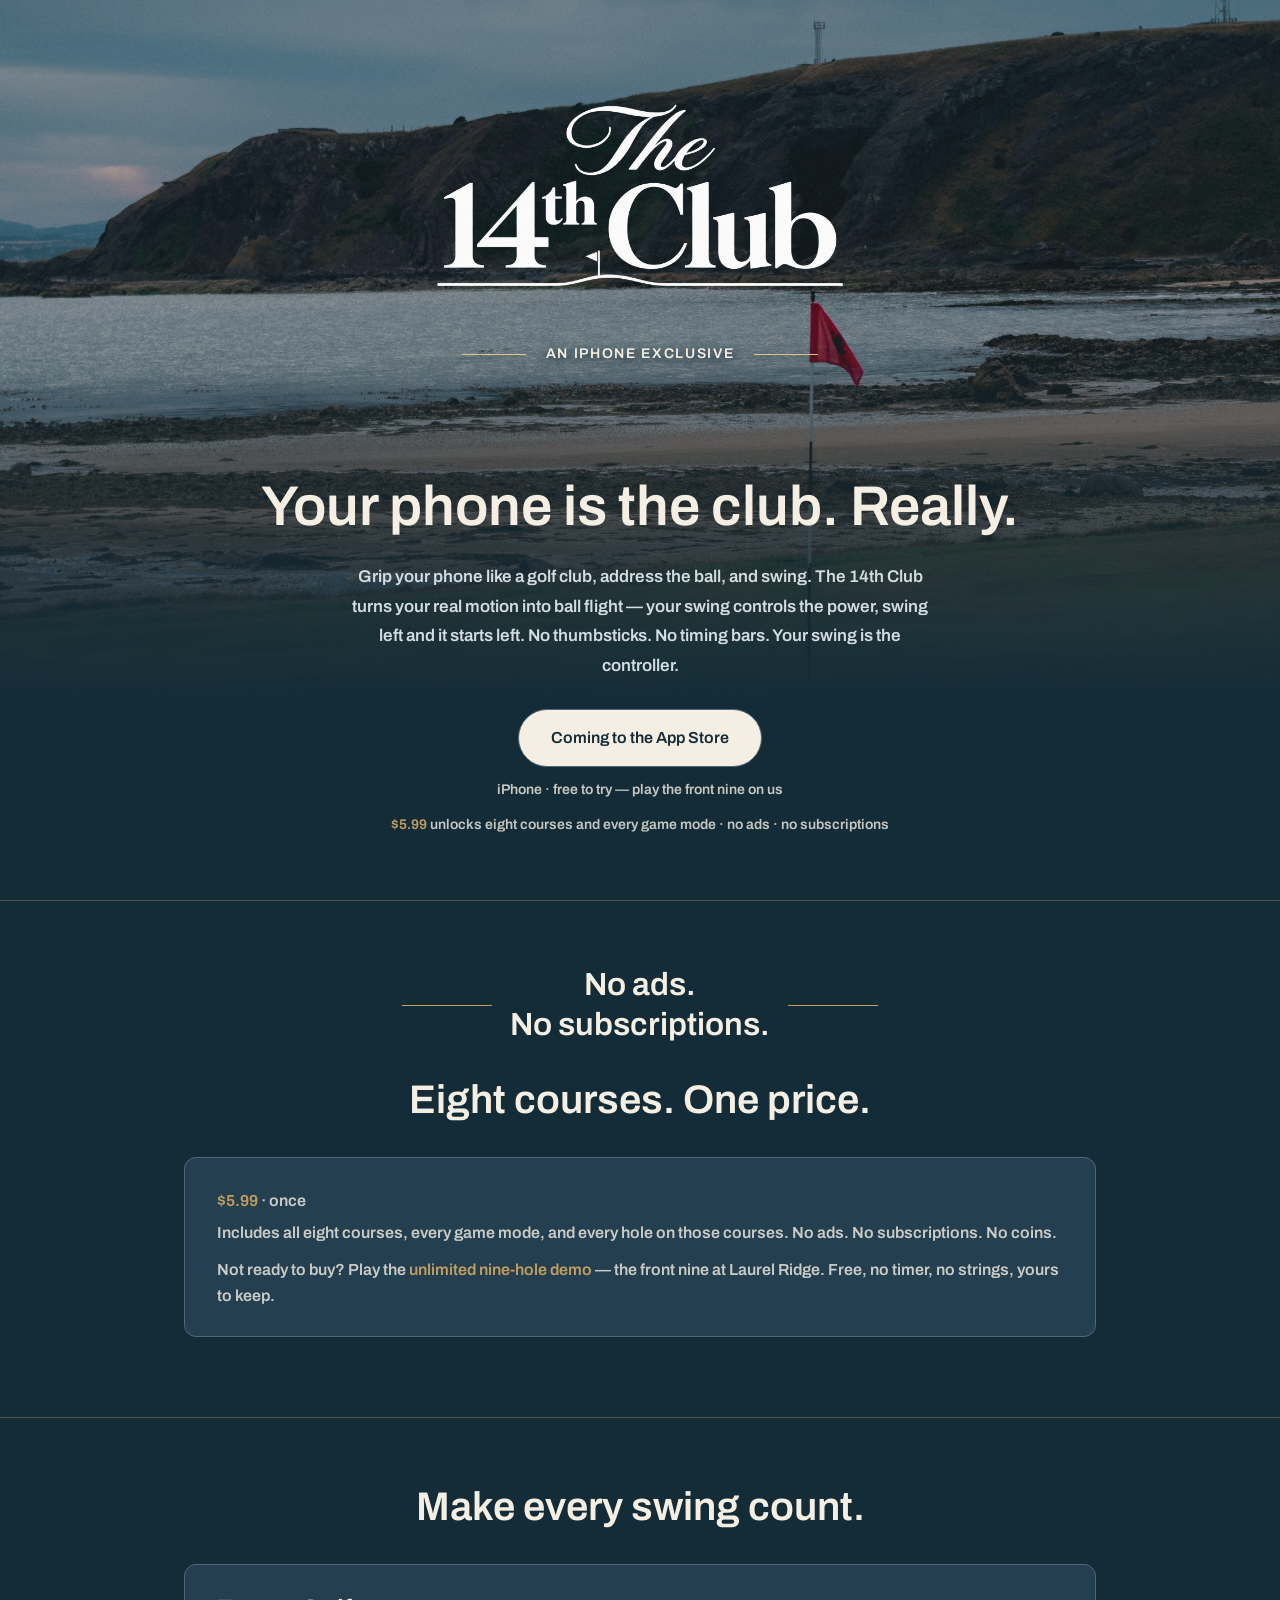
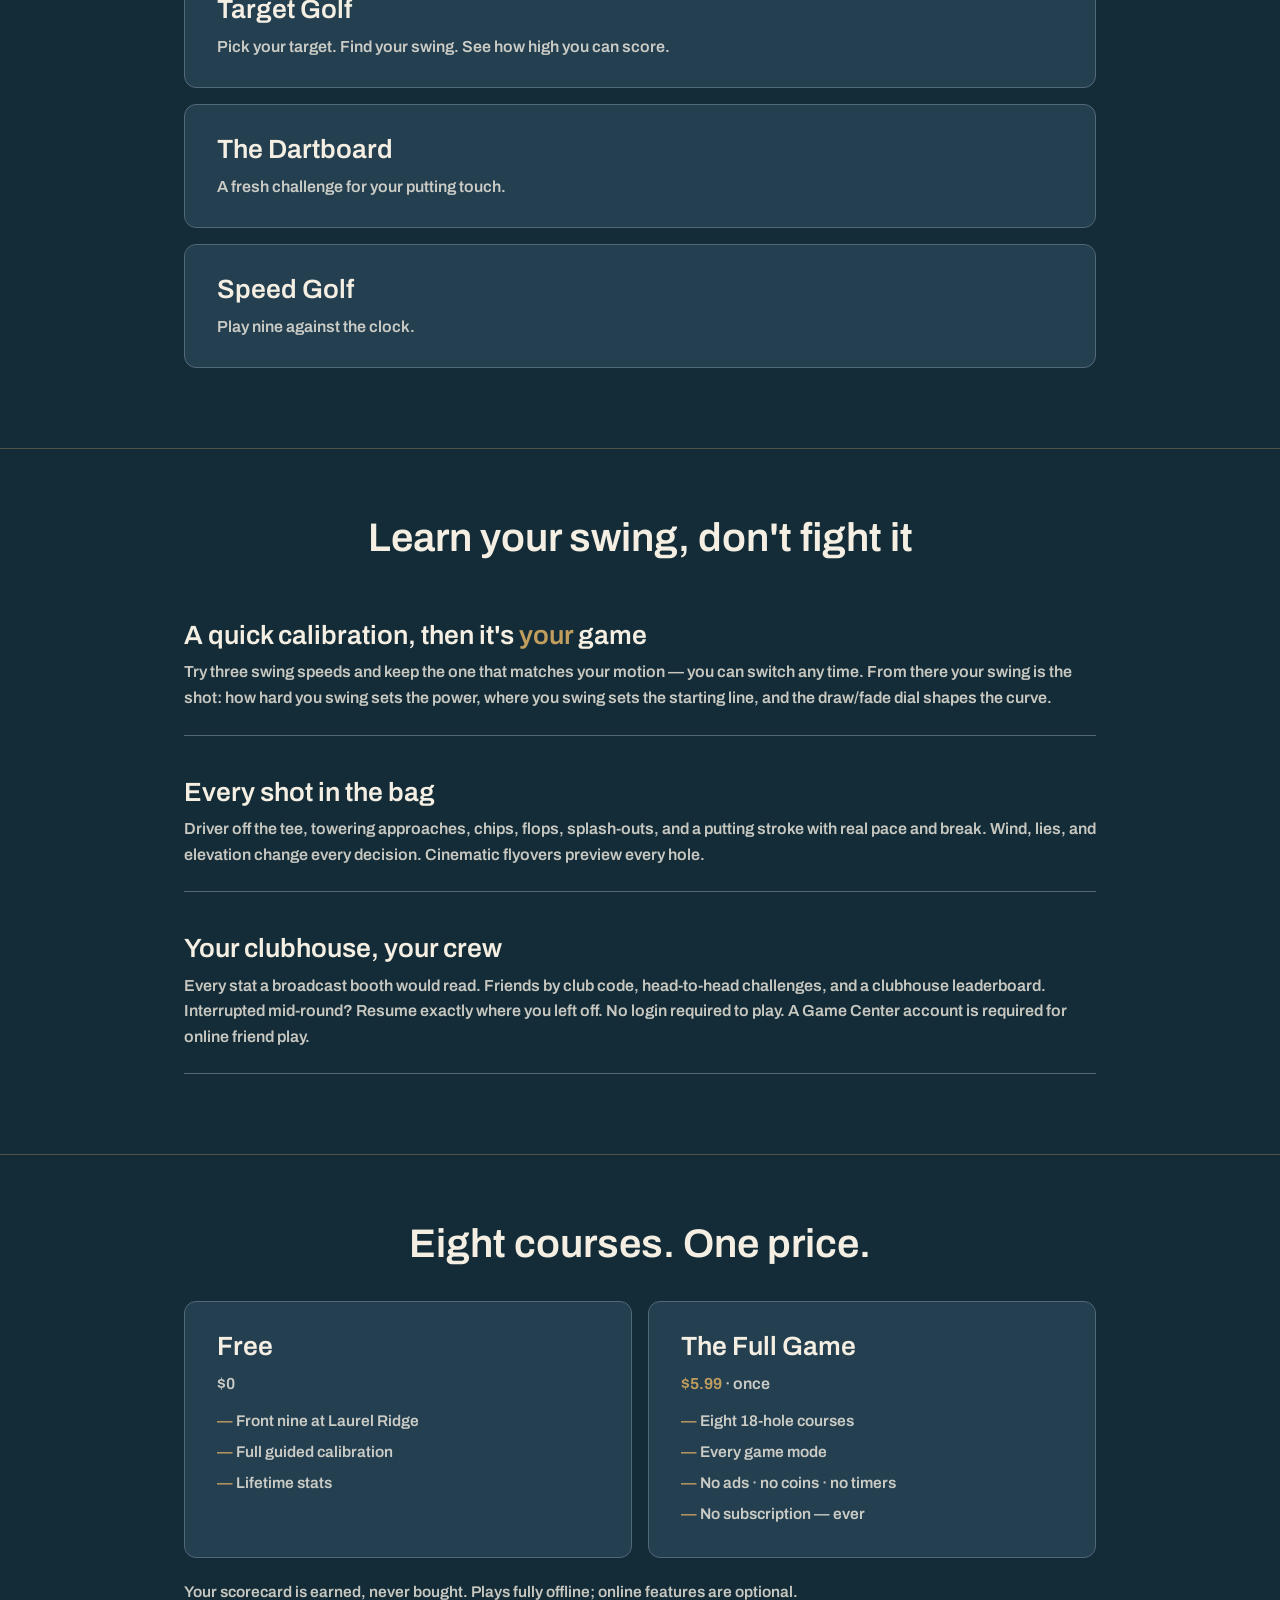
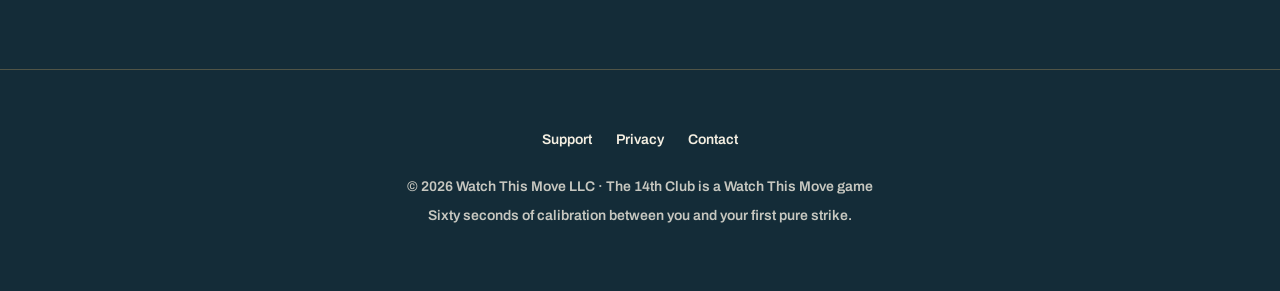
==== index.html @ 7f59ed4d "Apply current The 14th Club branding across the site" ====
<!DOCTYPE html>
<html lang="en">
<head>
<meta charset="utf-8">
<meta name="viewport" content="width=device-width, initial-scale=1">
<title>The 14th Club — Real-swing golf for iPhone</title>
<meta name="description" content="The 14th Club is an iPhone golf game: grip your phone like a club and swing — real motion becomes real ball flight. Full rounds, real stats, no ads, no coins. Free front nine on the App Store.">
<link rel="icon" type="image/png" sizes="256x256" href="/icon.png?v=20261030">
<link rel="apple-touch-icon" href="/icon.png?v=20261030">
<style>
  :root{
    --ink:#142C38; --cream:#F4EFE2; --cream-dim:rgba(244,239,226,.8);
    --green:#2D6E2D; --green-bright:#E0C387; --gold:#C19E5E;
    --card:#243F50; --hairline:rgba(193,158,94,.35);
  }
  *{margin:0;padding:0;box-sizing:border-box}
  body{
    background:var(--ink); color:var(--cream);
    font-family:-apple-system,BlinkMacSystemFont,"Segoe UI",Roboto,Helvetica,Arial,sans-serif;
    -webkit-font-smoothing:antialiased; line-height:1.6;
  }
  a{color:var(--gold); text-decoration:none}
  a:hover{text-decoration:underline}
  .wrap{max-width:680px; margin:0 auto; padding:0 24px}

  /* ── Hero ── */
  header{padding:88px 0 64px; text-align:center;
    background:
      radial-gradient(1200px 500px at 50% -160px, rgba(45,110,45,.35), transparent 70%),
      var(--ink);}
  .crest{display:block; width:200px; height:auto; margin:0 auto 24px;
    filter:drop-shadow(0 10px 26px rgba(0,0,0,.4))}
  h1{font-family:'New York',ui-serif,Georgia,'Times New Roman',serif;
     font-size:clamp(38px,7.6vw,60px); font-weight:600; letter-spacing:.2px;
     line-height:1.05; font-feature-settings:"liga" 1,"kern" 1}
  .platform{font-size:13px; font-weight:700; letter-spacing:.28em;
     text-transform:uppercase; color:var(--gold); margin-bottom:12px}
  .tagline{margin-top:14px; font-size:clamp(18px,3.4vw,22px); color:var(--gold); font-weight:600}
  .promise{margin:22px auto 0; max-width:480px; color:var(--cream-dim); font-size:17px}
  .cta{display:inline-block; margin-top:36px; background:var(--gold); color:#173118;
    font-weight:800; font-size:17px; padding:15px 34px; border-radius:100px}
  .cta:hover{text-decoration:none; filter:brightness(1.06)}
  .cta-sub{margin-top:12px; font-size:14px; color:var(--cream-dim)}

  /* ── Sections ── */
  section{padding:56px 0; border-top:1px solid var(--hairline)}
  h2{font-size:15px; font-weight:800; letter-spacing:.14em; text-transform:uppercase;
     color:var(--cream-dim); margin-bottom:26px; text-align:center}
  .card{background:var(--card); border:1px solid var(--hairline); border-radius:18px;
    padding:26px 28px; margin-bottom:16px}
  .card h3{font-size:19px; font-weight:800; margin-bottom:6px}
  .card p{color:var(--cream-dim); font-size:16px}
  .card .accent{color:var(--gold)}
  .gold{color:var(--gold)}

  /* ── Price ── */
  .price-row{display:flex; gap:16px; flex-wrap:wrap}
  .price-row .card{flex:1 1 240px; margin-bottom:0}
  .big{font-size:34px; font-weight:900; margin:2px 0 6px}
  ul.clean{list-style:none; margin-top:10px}
  ul.clean li{color:var(--cream-dim); font-size:15.5px; padding:3px 0}
  ul.clean li::before{content:"— "; color:var(--gold)}

  footer{padding:48px 0 64px; border-top:1px solid var(--hairline);
    text-align:center; color:var(--cream-dim); font-size:14px}

  /* ── Video showcase ── */
  .clips{display:flex; gap:22px; justify-content:center; flex-wrap:wrap}
  .clip{flex:0 1 250px; min-width:170px; text-align:center}
  #games .clip{flex:0 1 190px}
  .phone{position:relative; border-radius:30px; overflow:hidden;
    border:1px solid rgba(193,158,94,.28); background:#000;
    box-shadow:0 18px 44px rgba(0,0,0,.5), 0 0 0 6px rgba(23,57,31,.9);
    aspect-ratio:1320/2868; cursor:pointer}
  .phone video{display:block; width:100%; height:100%; object-fit:cover}
  .phone .snd{position:absolute; right:12px; bottom:12px; font-size:12px; font-weight:800;
    letter-spacing:.06em; color:var(--cream); background:rgba(10,26,16,.72);
    border:1px solid rgba(255,255,255,.14); border-radius:100px; padding:5px 11px;
    pointer-events:none}
  .clip .cap{margin-top:14px; font-size:15px; color:var(--cream-dim); line-height:1.4}
  .clip .cap strong{display:block; color:var(--cream); font-weight:700; font-size:16px; margin-bottom:2px}
  .clip .cap span{display:block}
  .clips-note{text-align:center; margin-top:22px; color:var(--cream-dim); font-size:14px}

  /* ── No-ads banner ── */
  .noads{display:flex; align-items:center; justify-content:center; gap:18px;
    font-family:'New York',ui-serif,Georgia,'Times New Roman',serif;
    font-size:clamp(23px,4.6vw,32px); font-weight:600; color:var(--gold);
    text-align:center; margin:0 0 30px; line-height:1.25}
  .noads .rule{flex:0 1 90px; min-width:20px; height:1px;
    background:linear-gradient(90deg,transparent,rgba(193,158,94,.55))}
  .noads .rule.r{background:linear-gradient(90deg,rgba(193,158,94,.55),transparent)}
  footer nav{margin-bottom:14px}
  footer nav a{margin:0 12px; color:var(--cream)}
</style>
<link rel="stylesheet" href="/brand.css?v=20261030">
</head>
<body class="landing">
<header>
  <div class="wrap">
    <h1><img class="wordmark" src="/wordmark.png" alt="The 14th Club" width="480"></h1>
    <p class="platform">An iPhone exclusive</p>
    <p class="tagline">Your phone is the club. <em>Really.</em></p>
    <p class="promise">Grip your phone like a golf club, address the ball, and swing.
    The 14th Club turns your real motion into ball flight — your swing controls
    the power, swing left and it starts left. No thumbsticks. No timing bars.
    Your swing is the controller.</p>
    <a class="cta" href="#courses">Coming to the App&nbsp;Store</a>
    <p class="cta-sub">iPhone · free to try — play the front nine on us</p>
    <p class="cta-sub"><span class="gold">$5.99</span> unlocks eight courses and every game mode
      · no ads · no subscriptions</p>
  </div>
</header>

<section id="price">
  <div class="wrap">
    <p class="noads"><span class="rule"></span><span>No ads.<br>No subscriptions.</span><span class="rule r"></span></p>
    <h2>Eight courses. One price.</h2>
    <div class="card">
      <p class="big"><span class="gold">$5.99</span> · once</p>
      <p>Includes all eight courses, every game mode, and every hole on those courses.
      No ads. No subscriptions. No coins.</p>
      <p style="margin-top:12px">Not ready to buy? Play the
      <span class="gold">unlimited nine-hole demo</span> — the front nine at
      Laurel Ridge. Free, no timer, no strings, yours to keep.</p>
    </div>
  </div>
</section>

<section id="games">
  <div class="wrap">
    <h2>Make every swing count.</h2>
    <div class="card"><h3>Target Golf</h3><p>Pick your target. Find your swing. See how high you can score.</p></div>
    <div class="card"><h3>The Dartboard</h3><p>A fresh challenge for your putting touch.</p></div>
    <div class="card"><h3>Speed Golf</h3><p>Play nine against the clock.</p></div>
  </div>
</section>

<section id="how">
  <div class="wrap">
    <h2>Learn your swing, don't fight it</h2>
    <div class="card">
      <h3>A quick calibration, then it's <span class="accent">your</span> game</h3>
      <p>Try three swing speeds and keep the one that matches your motion — you
      can switch any time. From there your swing is the shot: how hard you swing
      sets the power, where you swing sets the starting line, and the draw/fade
      dial shapes the curve.</p>
    </div>
    <div class="card">
      <h3>Every shot in the bag</h3>
      <p>Driver off the tee, towering approaches, chips, flops, splash-outs, and a
      putting stroke with real pace and break. Wind, lies, and elevation change
      every decision. Cinematic flyovers preview every hole.</p>
    </div>
    <div class="card">
      <h3>Your clubhouse, your crew</h3>
      <p>Every stat a broadcast booth would read. Friends by club code, head-to-head
      challenges, and a clubhouse leaderboard. Interrupted mid-round? Resume
      exactly where you left off. No login required to play. A Game Center account
      is required for online friend play.</p>
    </div>
  </div>
</section>

<section id="courses">
  <div class="wrap">
    <h2>Eight courses. One price.</h2>
    <div class="price-row">
      <div class="card">
        <h3>Free</h3>
        <p class="big">$0</p>
        <ul class="clean">
          <li>Front nine at Laurel Ridge</li>
          <li>Full guided calibration</li>
          <li>Lifetime stats</li>
        </ul>
      </div>
      <div class="card">
        <h3>The Full Game</h3>
        <p class="big"><span class="gold">$5.99</span> · once</p>
        <ul class="clean">
          <li>Eight 18-hole courses</li>
          <li>Every game mode</li>
          <li>No ads · no coins · no timers</li>
          <li>No subscription — ever</li>
        </ul>
      </div>
    </div>
    <p style="margin-top:22px;color:var(--cream-dim);font-size:15.5px">
      Your scorecard is earned, never bought. Plays fully offline; online features
      are optional.</p>
  </div>
</section>

<footer>
  <div class="wrap">
    <nav>
      <a href="support/">Support</a>
      <a href="privacy/">Privacy</a>
      <a href="mailto:info@watchthismove.com">Contact</a>
    </nav>
    <p>© 2026 Watch This Move LLC · The 14th Club is a
      <a href="https://watchthismove.com">Watch This Move</a> game</p>
    <p style="margin-top:6px">Sixty seconds of calibration between you and your first pure strike.</p>
  </div>
</footer>

</body>
</html>
---- brand.css ----
/* The approved clubhouse identity. Fonts are self-hosted, including on privacy. */
@font-face{font-family:Bodoni;src:url('./fonts/BodoniModa-Medium.ttf') format('truetype');font-weight:500;font-display:swap}
@font-face{font-family:Bodoni;src:url('./fonts/BodoniModa-Bold.ttf') format('truetype');font-weight:700;font-display:swap}
@font-face{font-family:Bodoni;src:url('./fonts/BodoniModa-MediumItalic.ttf') format('truetype');font-weight:500;font-style:italic;font-display:swap}
@font-face{font-family:Archivo;src:url('./fonts/Archivo-Medium.ttf') format('truetype');font-weight:400 500;font-display:swap}
@font-face{font-family:Archivo;src:url('./fonts/Archivo-SemiBold.ttf') format('truetype');font-weight:600 900;font-display:swap}
:root{color-scheme:dark;--ink:#142C38;--cream:#F4EFE2;--cream-dim:rgba(244,239,226,.8);--gold:#C19E5E;--moss:#243F50;--card:#243F50;--hairline:rgba(193,158,94,.35)}
body{background:var(--ink);color:var(--cream);font-family:Archivo,system-ui,sans-serif;overflow-wrap:break-word}
h1,h2,h3,.brand,.noads{font-family:Bodoni,Georgia,serif;font-weight:500;letter-spacing:0;text-transform:none;color:var(--cream)}
h1{font-size:clamp(2.25rem,6vw,3.5rem);line-height:1.15}
h2{font-size:1.8rem;line-height:1.25}
.card h3{font-size:1.65rem;font-weight:500;line-height:1.3}
a{color:var(--gold);text-underline-offset:4px}
a:focus-visible,button:focus-visible,summary:focus-visible{outline:3px solid #E0C387;outline-offset:5px}
.cta,.error-page a.home,a.action,button{background:var(--moss);border:1px solid var(--gold);border-radius:10px;color:var(--cream);font:500 1.35rem/1.3 Bodoni,Georgia,serif;min-height:48px}
.cta:hover,a.action:hover,button:hover,a.home:hover{filter:brightness(1.12)}
.card,.contact,.tldr{border:1px solid var(--hairline);border-radius:12px;background:var(--card)}
.home,.hint,#copy-status,.label,footer a{color:var(--cream-dim)}
details p{font-size:1rem}
summary{font-weight:500;min-height:44px;align-content:center}
#name{color:var(--gold)}
#store,button{background:var(--ink);border-color:var(--gold);color:var(--cream)}
.brand{font-size:1.6rem}
.brand img{border-radius:10px}
.landing .wrap{max-width:960px}
.landing header{position:relative;isolation:isolate;padding:64px 0 64px;background:var(--ink)}
.landing header::before{content:'';position:absolute;z-index:-1;inset:0 0 auto;height:620px;background:linear-gradient(180deg,rgba(20,44,56,.48),rgba(20,44,56,.5) 45%,rgba(20,44,56,.12) 64%,#142C38 100%),url('./media/clubhouse-mountains.jpg') center 54%/cover no-repeat}
.landing .crest{width:156px;margin-bottom:16px;filter:url(#clubhouse-crest) drop-shadow(0 4px 18px rgba(20,44,56,.4))}
.landing h1{font-size:clamp(2.5rem,6.7vw,5rem);font-weight:700;text-shadow:0 3px 24px rgba(20,44,56,.7)}
.landing .platform{display:flex;align-items:center;justify-content:center;gap:20px;font-size:.875rem;letter-spacing:.18em;color:var(--cream);margin:20px 0 0;text-shadow:0 2px 8px #142C38}
.landing .platform::before,.landing .platform::after{content:'';height:1px;width:64px;background:#E0C387}
.landing .tagline{margin:180px auto 0;font:500 clamp(2.1rem,5vw,3.5rem)/1.15 Bodoni,Georgia,serif;max-width:780px;color:var(--cream)}
.landing .tagline em{font-weight:500}
.landing .promise{max-width:600px;font-size:1.0625rem}
.landing .cta{margin-top:28px;padding:17px 32px}
.landing section{padding:64px 0}
.landing h2{font-size:clamp(1.8rem,4vw,2.5rem);margin-bottom:32px}
.landing .card{padding:28px 32px}
.landing #how .card{background:transparent;border-width:0 0 1px;border-radius:0;padding:24px 0}
.landing .noads{font-weight:500;color:var(--cream)}
.landing .noads .rule,.landing .noads .rule.r{background:var(--gold)}
.landing .big{font-family:Archivo,system-ui,sans-serif;font-weight:600;font-variant-numeric:tabular-nums}
.landing .phone{border-color:var(--gold);box-shadow:0 12px 30px rgba(0,0,0,.2)}
.landing .phone .snd{font-size:.875rem;background:rgba(20,44,56,.9)}
.landing footer nav{display:flex;flex-wrap:wrap;justify-content:center;gap:4px 0}
.landing footer nav a{display:inline-flex;align-items:center;min-height:44px}
@media(max-width:600px){
  .landing header{padding-top:40px}
  .landing header::before{height:530px}
  .landing .crest{width:132px}
  .landing .tagline{margin-top:155px}
  .landing .platform{font-size:.75rem;gap:12px}
  .landing .platform::before,.landing .platform::after{width:40px}
  .landing section{padding:44px 0}
  .landing .card{padding:24px}
  .landing .clips{gap:28px}
  .landing .clip,.landing #games .clip{flex:0 1 250px}
}

/* Current app identity: white wordmark, navy surfaces, Archivo and ivory actions. */
@font-face{font-family:Archivo;src:url('./fonts/Archivo-Bold.ttf') format('truetype');font-weight:700 900;font-display:swap}
body{font-weight:600}
h1,h2,h3,.brand,.noads,.card h3{font-family:Archivo,system-ui,sans-serif;font-weight:700;letter-spacing:normal}
.cta,.error-page a.home,a.action,button{font:700 1rem/1.4 Archivo,system-ui,sans-serif;border-radius:999px;background:var(--cream);color:var(--ink);border-color:#526777}
.brand-link{display:inline-block;margin-bottom:20px}
.brand-link img,.brand img{width:220px;max-width:100%;height:auto;border-radius:0}
.wordmark{display:block;width:min(100%,480px);height:auto;margin:0 auto}
.error-page .wordmark{width:240px;margin-bottom:36px}
.error-page{background:var(--ink)}
.landing header{padding-top:72px}
.landing header::before{height:700px;background:linear-gradient(180deg,rgba(20,44,56,.35),rgba(20,44,56,.25) 40%,#142C38 100%),url('./media/clubhouse-mountains.jpg') center/cover no-repeat}
.landing .tagline{margin-top:110px;font:700 clamp(2rem,5vw,3.5rem)/1.15 Archivo,system-ui,sans-serif}
.landing .tagline em{font-style:normal;font-weight:700}
.landing .platform{letter-spacing:.12em}
.landing .promise{color:#D3DCE0;line-height:1.75}
.landing .cta{background:var(--cream);color:var(--ink)}
.landing .noads{font-family:Archivo,system-ui,sans-serif;font-weight:700}
.landing .card{background:#243F50;border-color:#526777}
@media(max-width:600px){.landing header{padding-top:48px}.landing .wordmark{width:310px}.landing .tagline{margin-top:100px}.landing header::before{height:620px}}
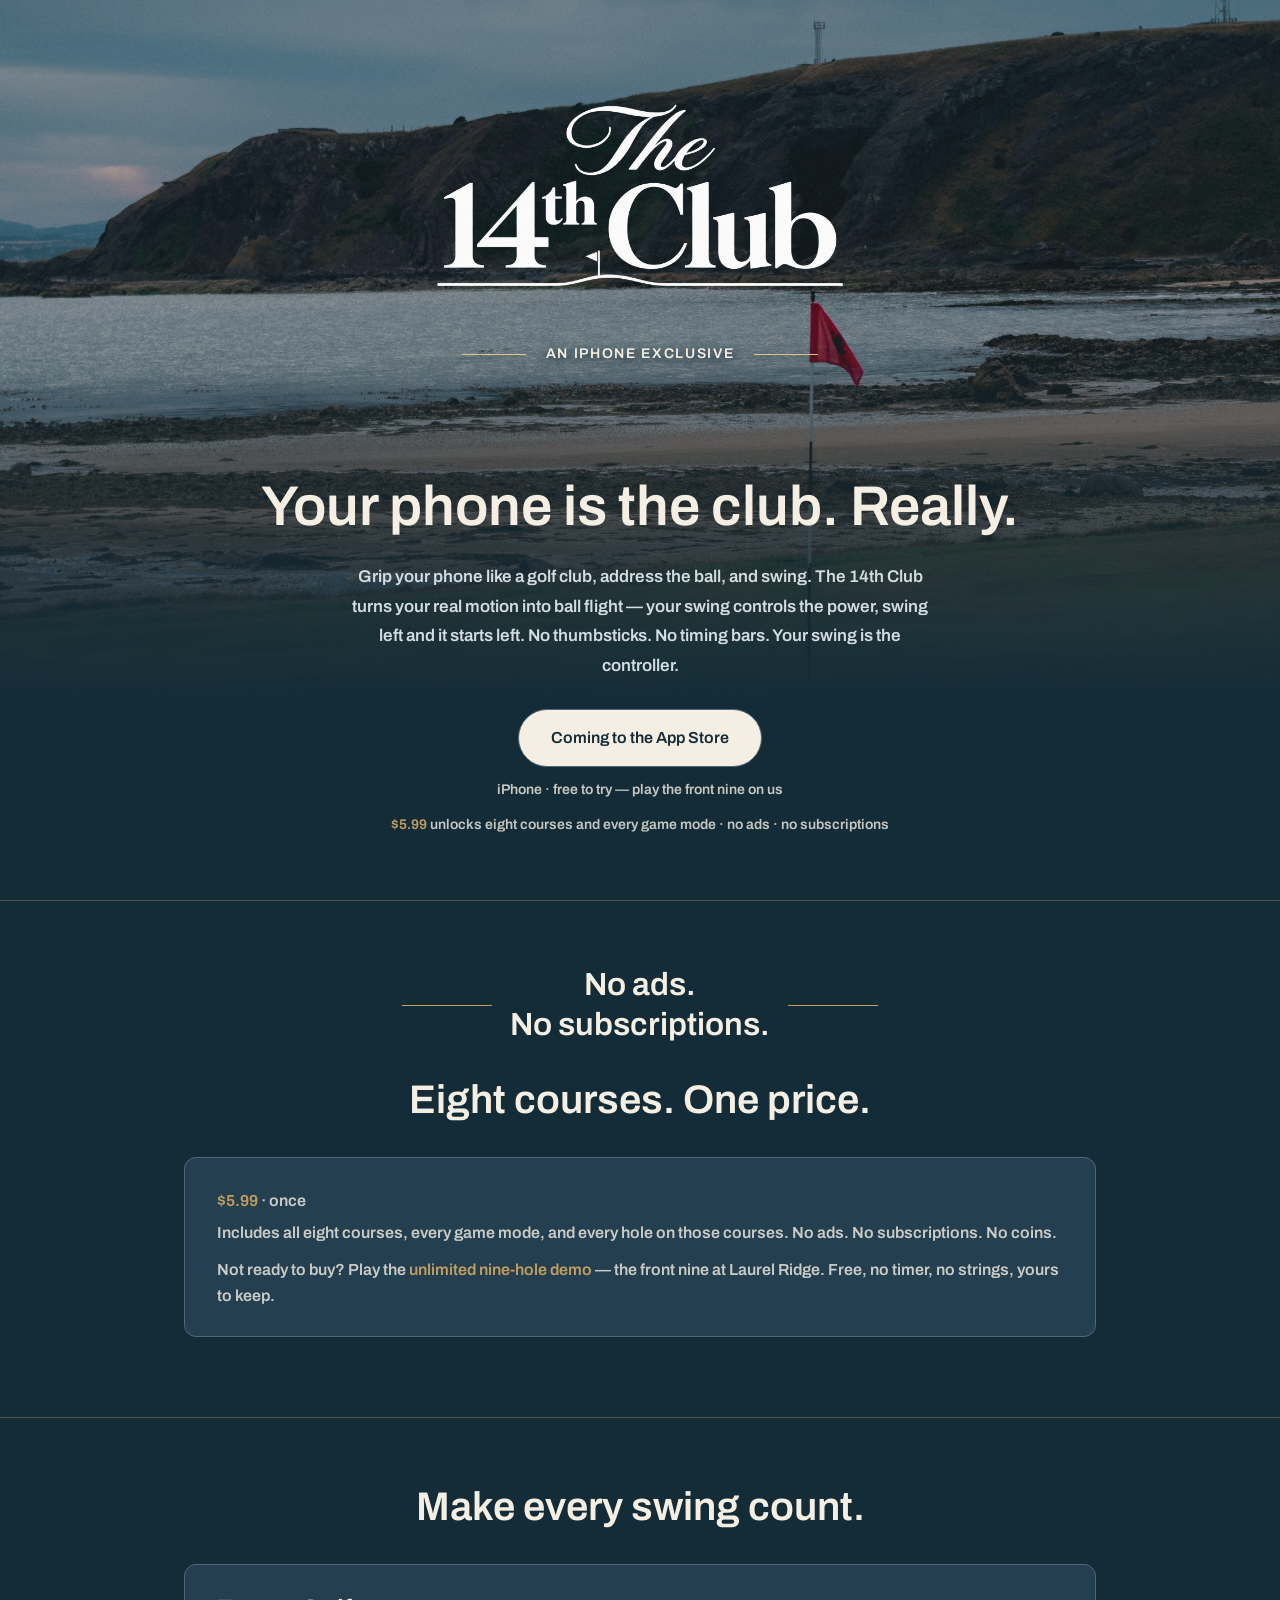
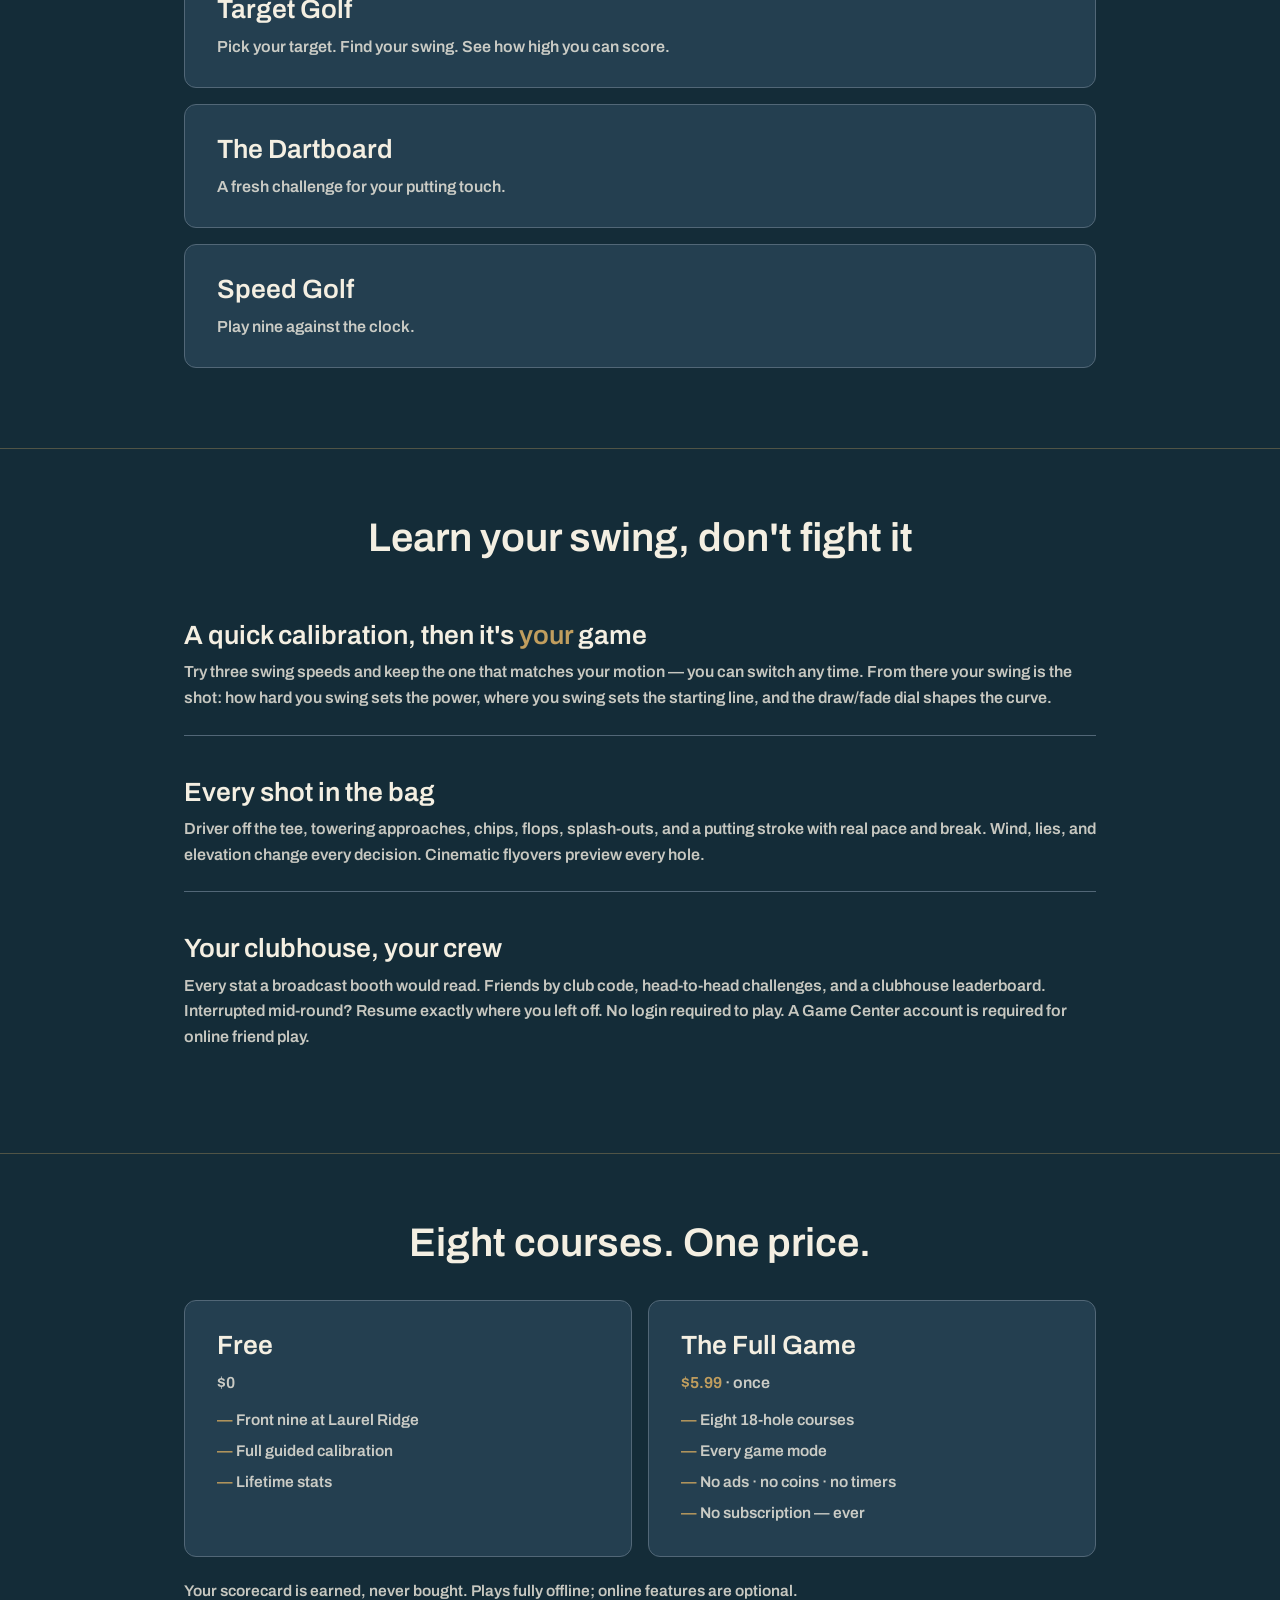
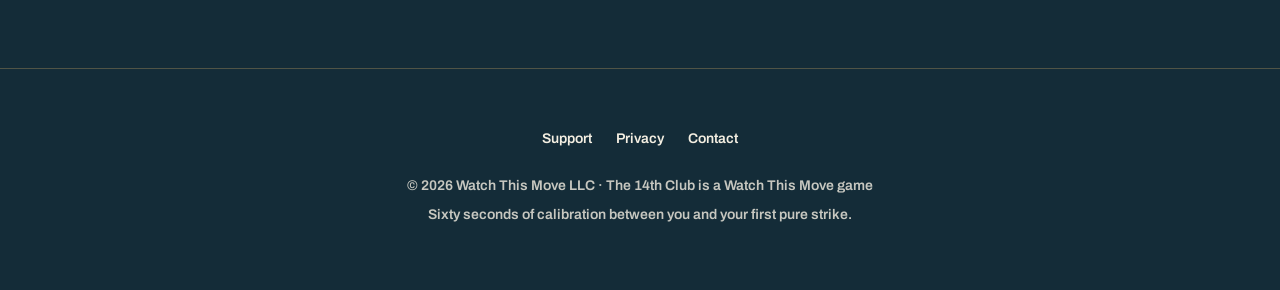
==== commit 808173ac: "Remove divider after final clubhouse feature" ====
--- a/index.html
+++ b/index.html
@@ -93,7 +93,7 @@
   footer nav{margin-bottom:14px}
   footer nav a{margin:0 12px; color:var(--cream)}
 </style>
-<link rel="stylesheet" href="/brand.css?v=20261030">
+<link rel="stylesheet" href="/brand.css?v=20261030-3">
 </head>
 <body class="landing">
 <header>
--- a/brand.css
+++ b/brand.css
@@ -24,7 +24,7 @@
 .brand img{border-radius:10px}
 .landing .wrap{max-width:960px}
 .landing header{position:relative;isolation:isolate;padding:64px 0 64px;background:var(--ink)}
-.landing header::before{content:'';position:absolute;z-index:-1;inset:0 0 auto;height:620px;background:linear-gradient(180deg,rgba(20,44,56,.48),rgba(20,44,56,.5) 45%,rgba(20,44,56,.12) 64%,#142C38 100%),url('./media/clubhouse-mountains.jpg') center 54%/cover no-repeat}
+.landing header::before{content:'';position:absolute;z-index:-1;inset:0 0 auto;height:620px;background:linear-gradient(180deg,rgba(20,44,56,.48),rgba(20,44,56,.5) 45%,rgba(20,44,56,.12) 64%,#142C38 100%),url('./media/clubhouse-mountains.jpg?v=20261030') center 54%/cover no-repeat}
 .landing .crest{width:156px;margin-bottom:16px;filter:url(#clubhouse-crest) drop-shadow(0 4px 18px rgba(20,44,56,.4))}
 .landing h1{font-size:clamp(2.5rem,6.7vw,5rem);font-weight:700;text-shadow:0 3px 24px rgba(20,44,56,.7)}
 .landing .platform{display:flex;align-items:center;justify-content:center;gap:20px;font-size:.875rem;letter-spacing:.18em;color:var(--cream);margin:20px 0 0;text-shadow:0 2px 8px #142C38}
@@ -37,6 +37,7 @@
 .landing h2{font-size:clamp(1.8rem,4vw,2.5rem);margin-bottom:32px}
 .landing .card{padding:28px 32px}
 .landing #how .card{background:transparent;border-width:0 0 1px;border-radius:0;padding:24px 0}
+.landing #how .card:last-child{border-bottom:0}
 .landing .noads{font-weight:500;color:var(--cream)}
 .landing .noads .rule,.landing .noads .rule.r{background:var(--gold)}
 .landing .big{font-family:Archivo,system-ui,sans-serif;font-weight:600;font-variant-numeric:tabular-nums}
@@ -68,7 +69,7 @@
 .error-page .wordmark{width:240px;margin-bottom:36px}
 .error-page{background:var(--ink)}
 .landing header{padding-top:72px}
-.landing header::before{height:700px;background:linear-gradient(180deg,rgba(20,44,56,.35),rgba(20,44,56,.25) 40%,#142C38 100%),url('./media/clubhouse-mountains.jpg') center/cover no-repeat}
+.landing header::before{height:700px;background:linear-gradient(180deg,rgba(20,44,56,.35),rgba(20,44,56,.25) 40%,#142C38 100%),url('./media/clubhouse-mountains.jpg?v=20261030') center/cover no-repeat}
 .landing .tagline{margin-top:110px;font:700 clamp(2rem,5vw,3.5rem)/1.15 Archivo,system-ui,sans-serif}
 .landing .tagline em{font-style:normal;font-weight:700}
 .landing .platform{letter-spacing:.12em}
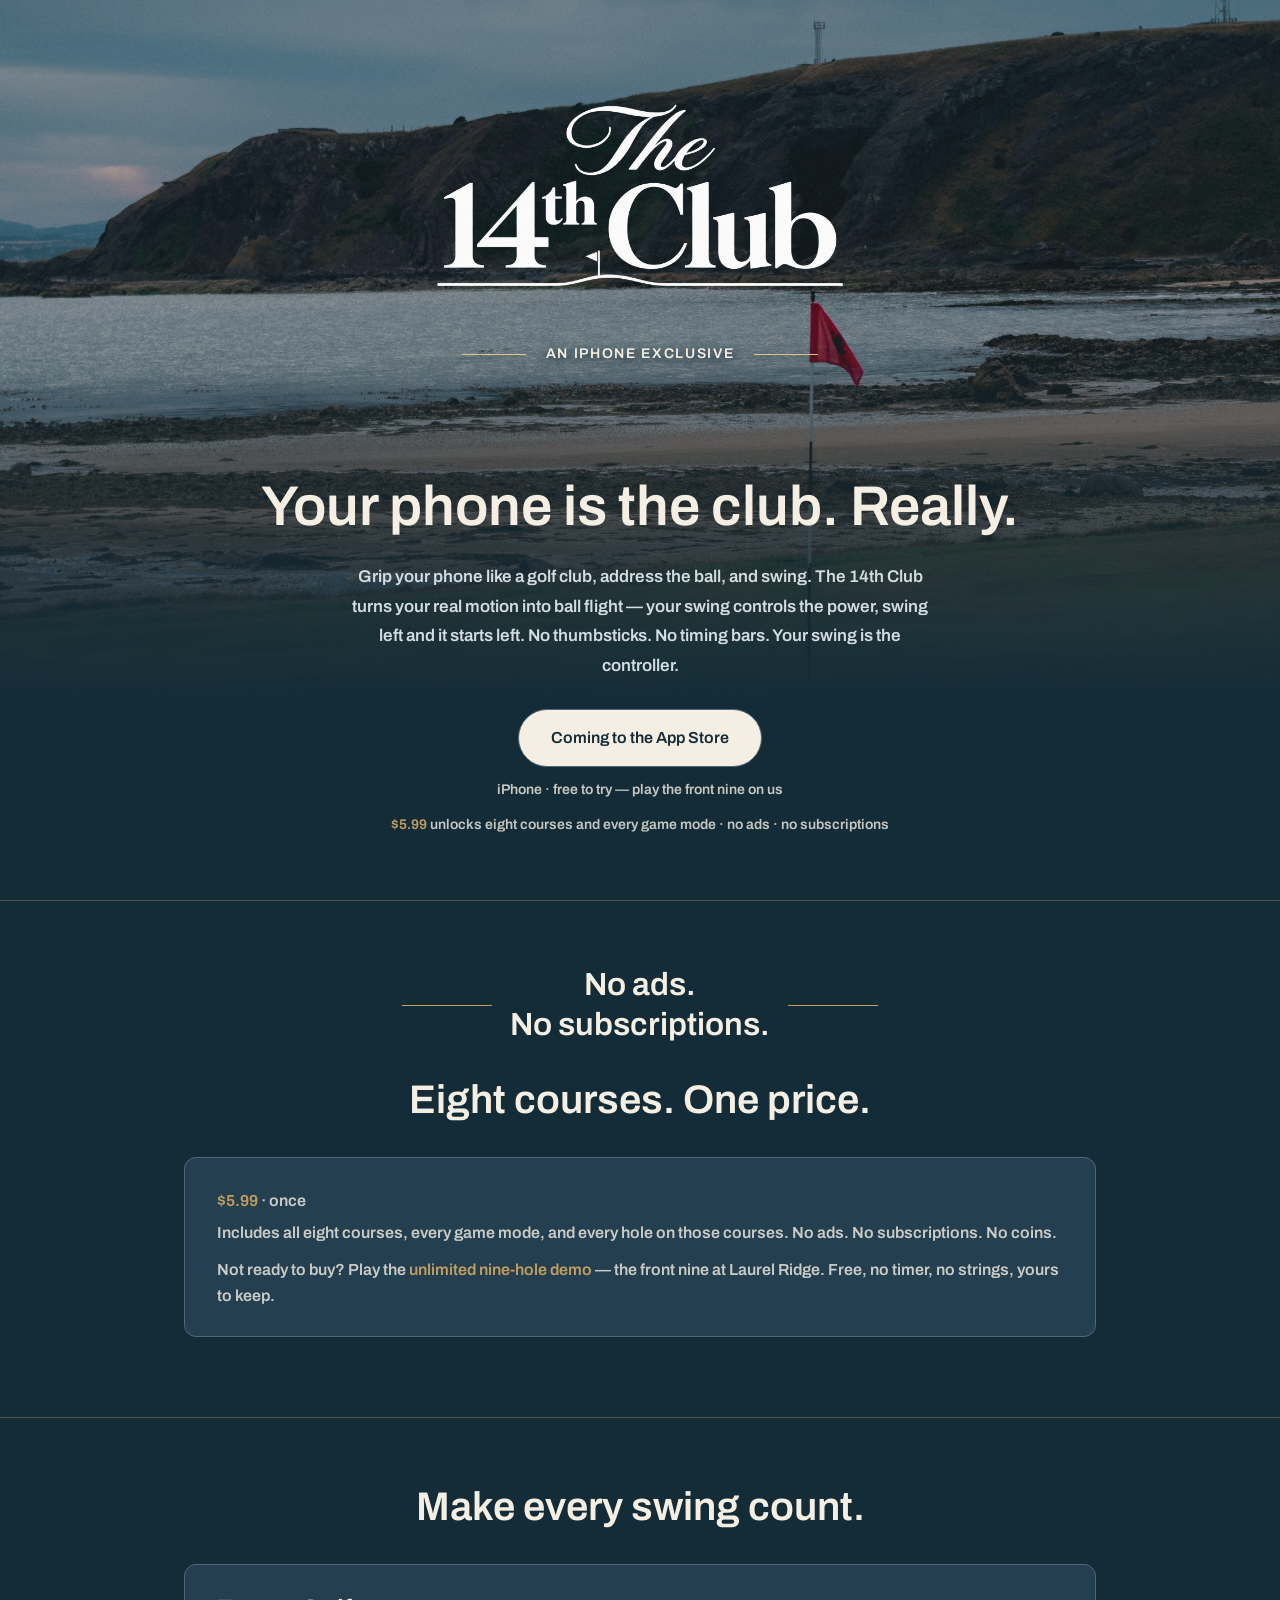
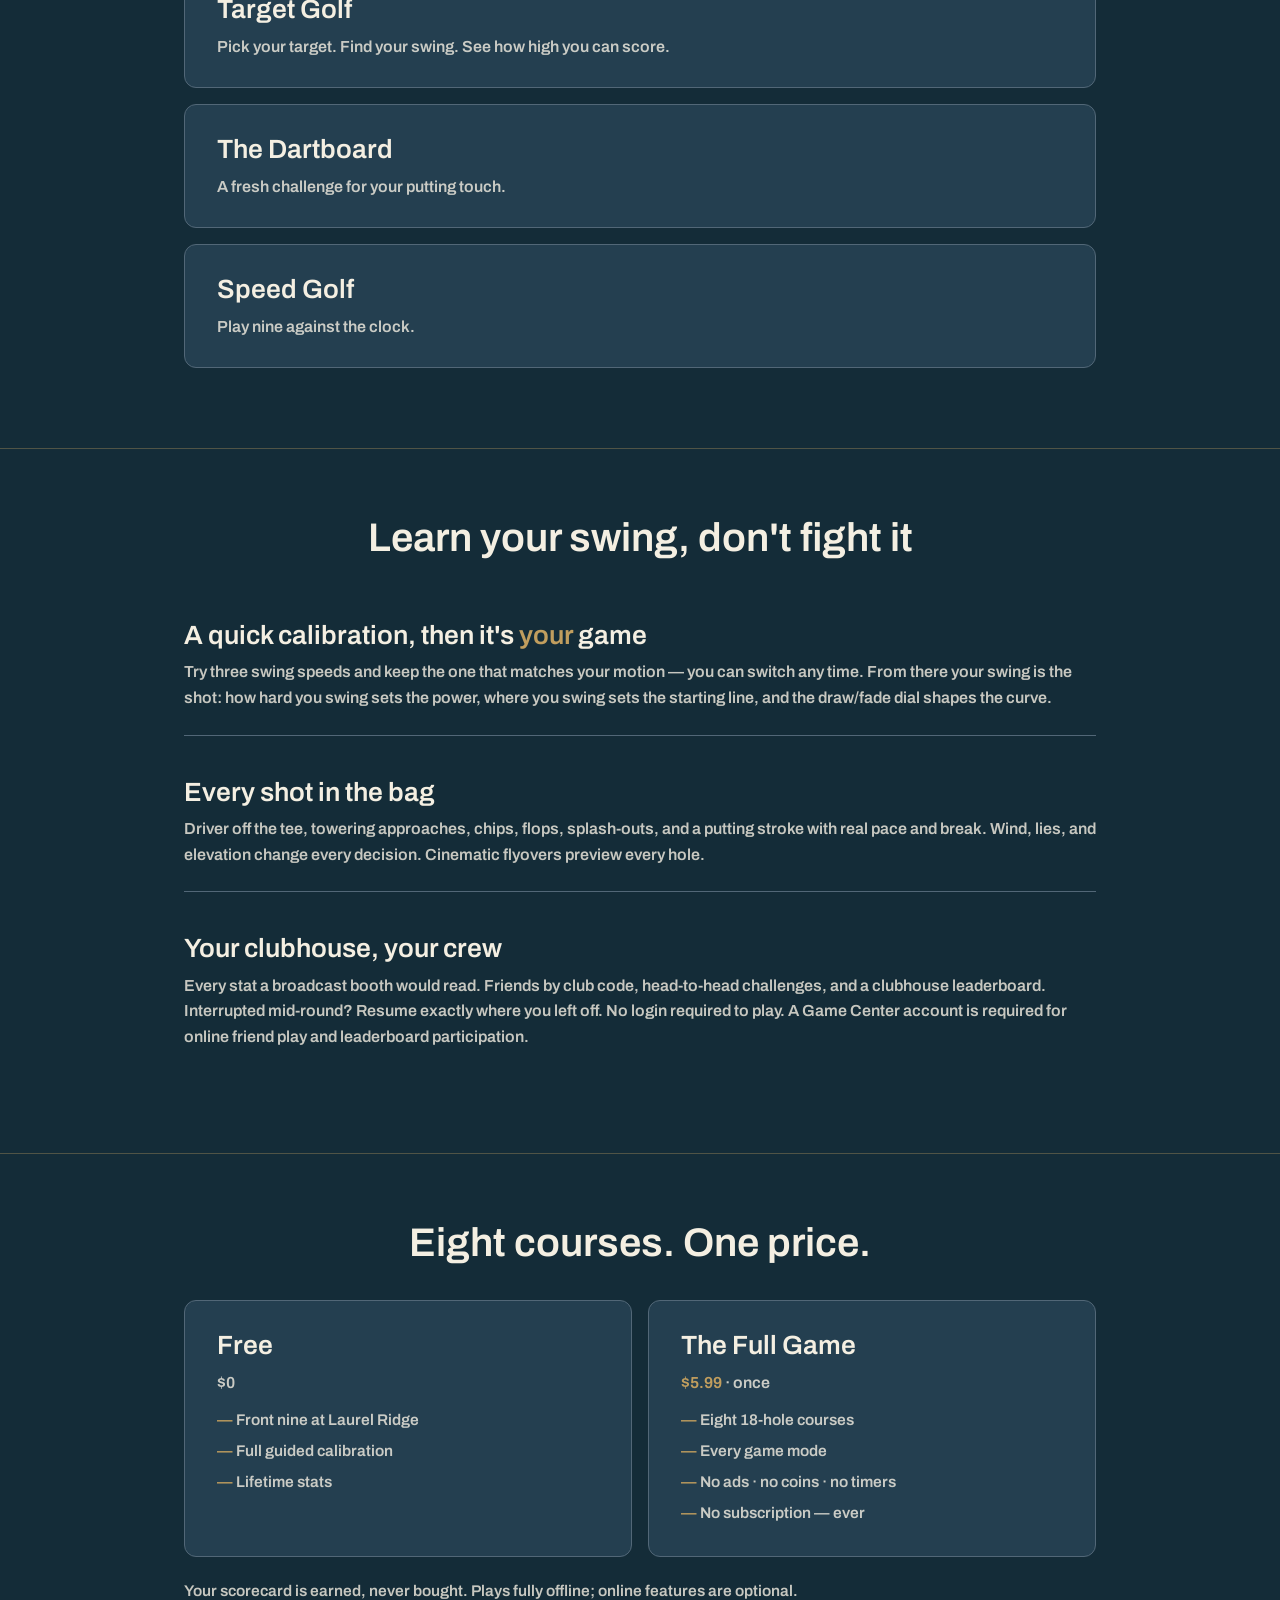
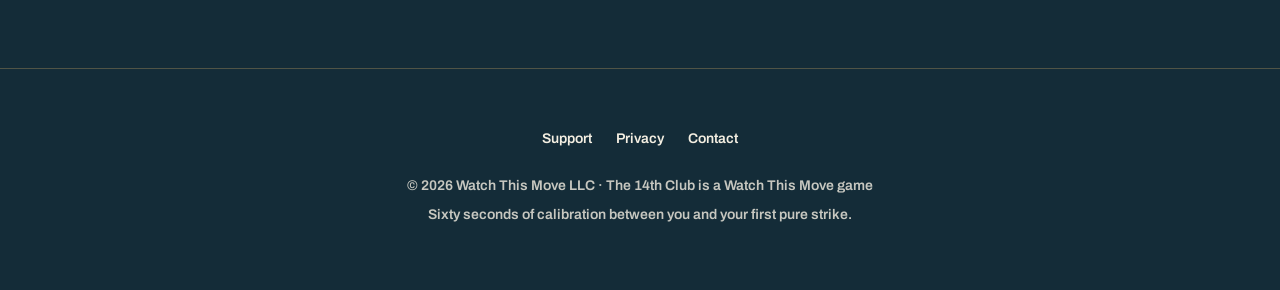
==== commit 0189cd89: "Clarify Game Center requirement for leaderboard participation" ====
--- a/index.html
+++ b/index.html
@@ -157,7 +157,7 @@
       <p>Every stat a broadcast booth would read. Friends by club code, head-to-head
       challenges, and a clubhouse leaderboard. Interrupted mid-round? Resume
       exactly where you left off. No login required to play. A Game Center account
-      is required for online friend play.</p>
+      is required for online friend play and leaderboard participation.</p>
     </div>
   </div>
 </section>
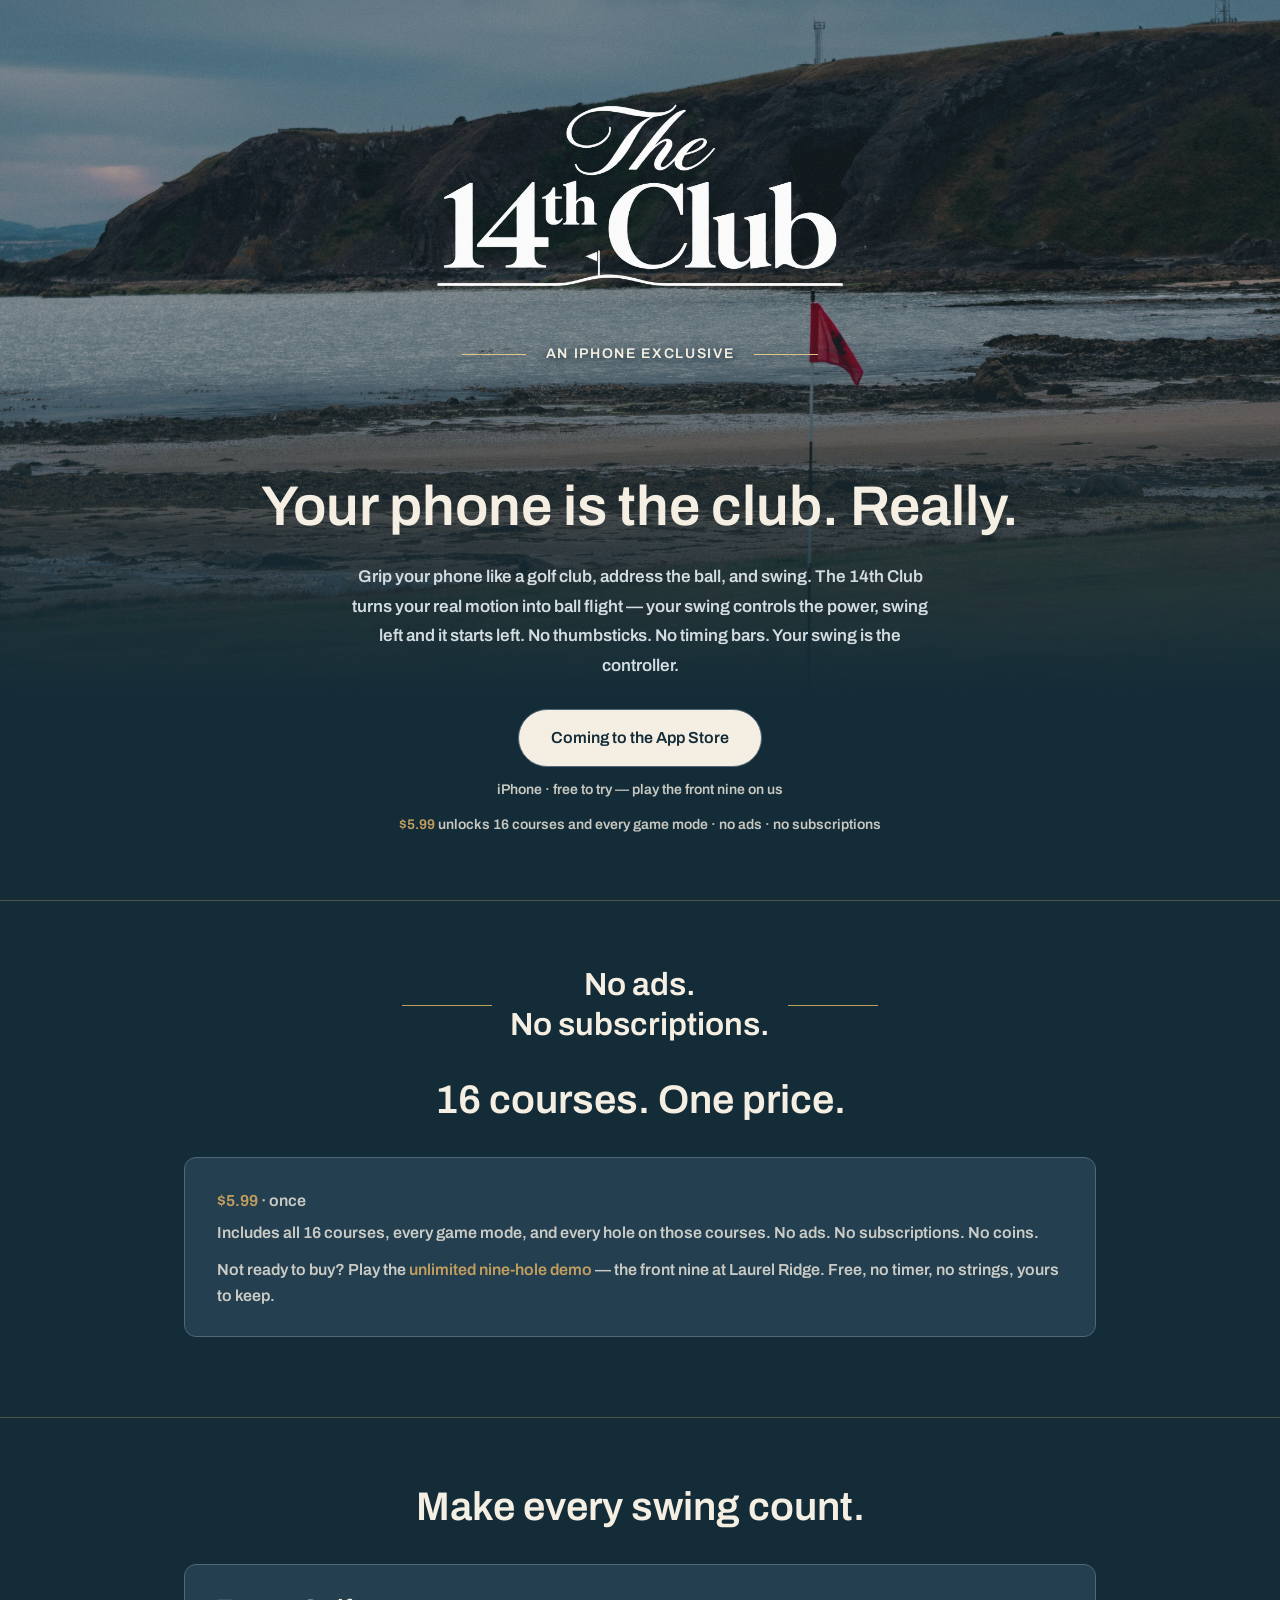
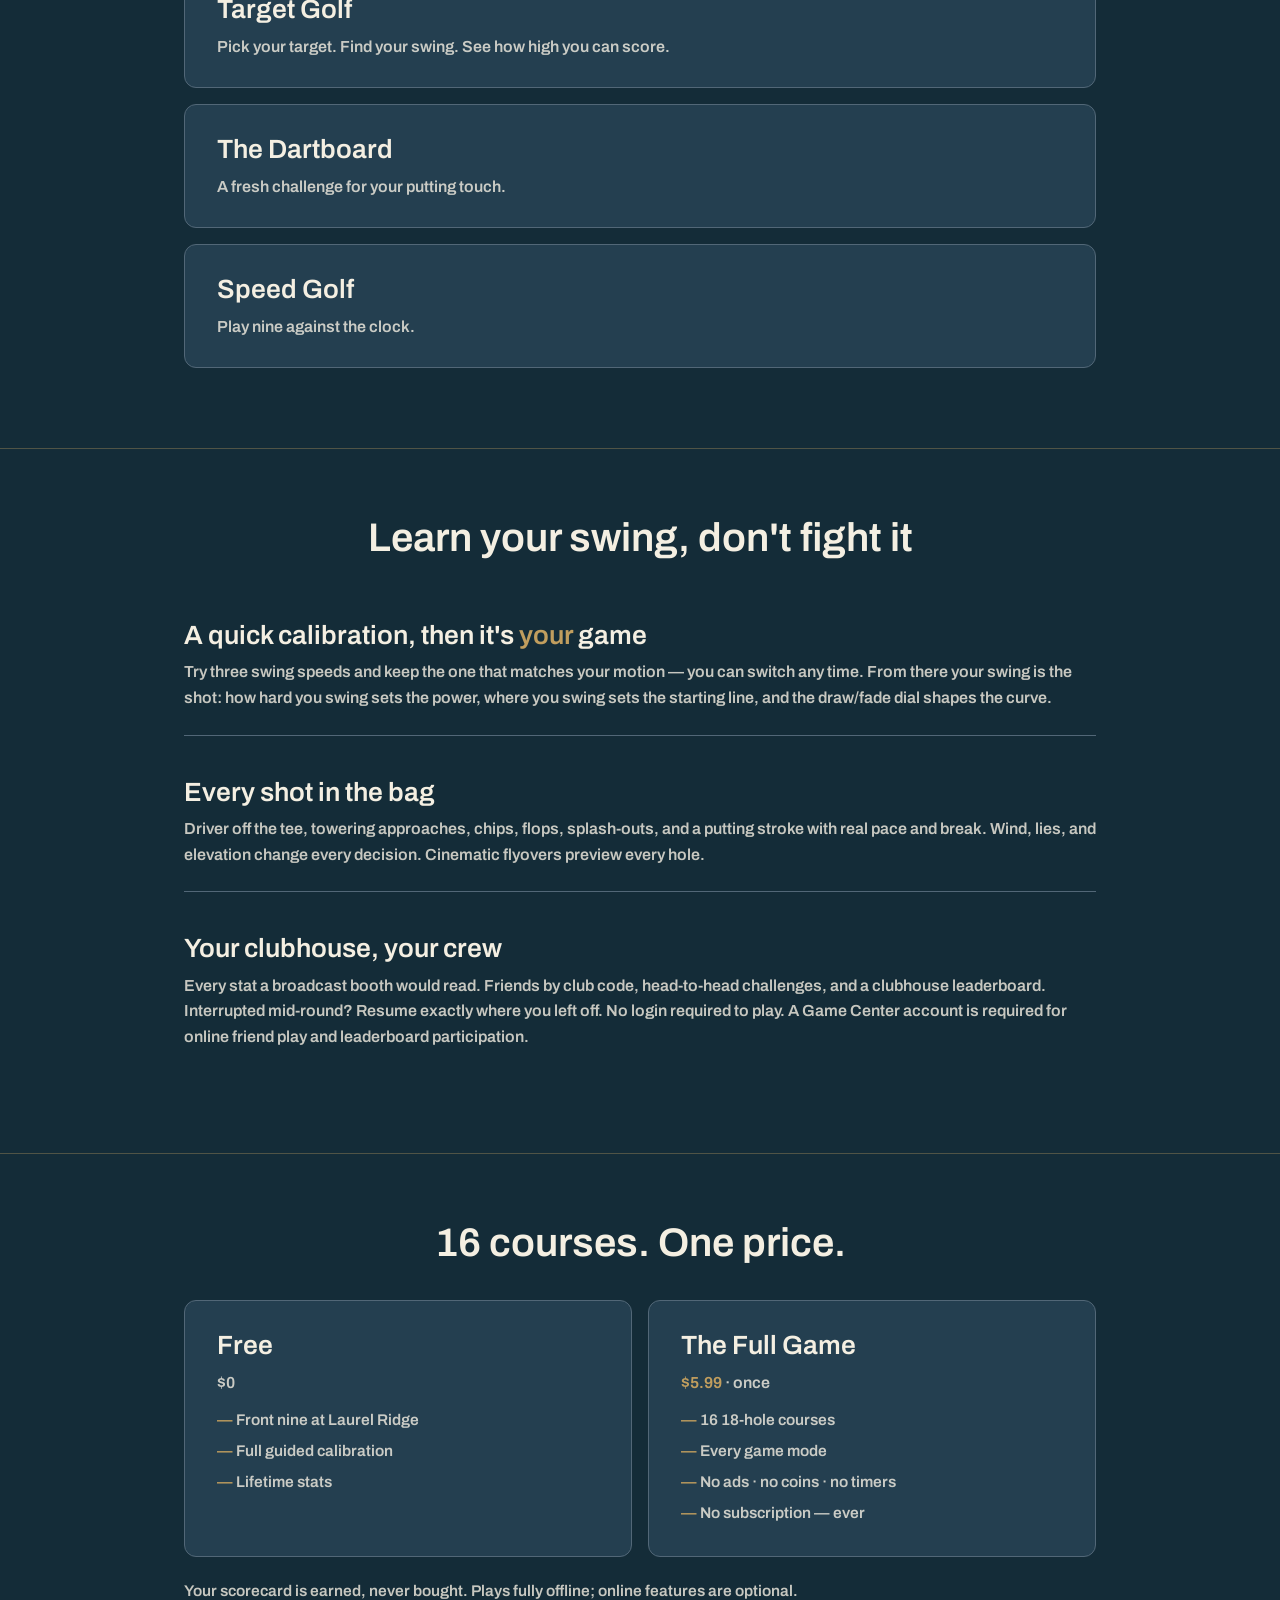
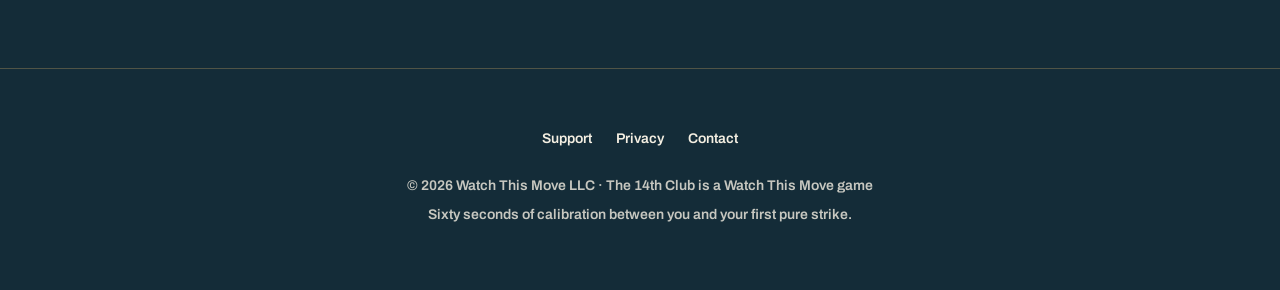
==== commit b9c22315: "Correct course total to 16" ====
--- a/index.html
+++ b/index.html
@@ -107,7 +107,7 @@
     Your swing is the controller.</p>
     <a class="cta" href="#courses">Coming to the App&nbsp;Store</a>
     <p class="cta-sub">iPhone · free to try — play the front nine on us</p>
-    <p class="cta-sub"><span class="gold">$5.99</span> unlocks eight courses and every game mode
+    <p class="cta-sub"><span class="gold">$5.99</span> unlocks 16 courses and every game mode
       · no ads · no subscriptions</p>
   </div>
 </header>
@@ -115,10 +115,10 @@
 <section id="price">
   <div class="wrap">
     <p class="noads"><span class="rule"></span><span>No ads.<br>No subscriptions.</span><span class="rule r"></span></p>
-    <h2>Eight courses. One price.</h2>
+    <h2>16 courses. One price.</h2>
     <div class="card">
       <p class="big"><span class="gold">$5.99</span> · once</p>
-      <p>Includes all eight courses, every game mode, and every hole on those courses.
+      <p>Includes all 16 courses, every game mode, and every hole on those courses.
       No ads. No subscriptions. No coins.</p>
       <p style="margin-top:12px">Not ready to buy? Play the
       <span class="gold">unlimited nine-hole demo</span> — the front nine at
@@ -164,7 +164,7 @@
 
 <section id="courses">
   <div class="wrap">
-    <h2>Eight courses. One price.</h2>
+    <h2>16 courses. One price.</h2>
     <div class="price-row">
       <div class="card">
         <h3>Free</h3>
@@ -179,7 +179,7 @@
         <h3>The Full Game</h3>
         <p class="big"><span class="gold">$5.99</span> · once</p>
         <ul class="clean">
-          <li>Eight 18-hole courses</li>
+          <li>16 18-hole courses</li>
           <li>Every game mode</li>
           <li>No ads · no coins · no timers</li>
           <li>No subscription — ever</li>
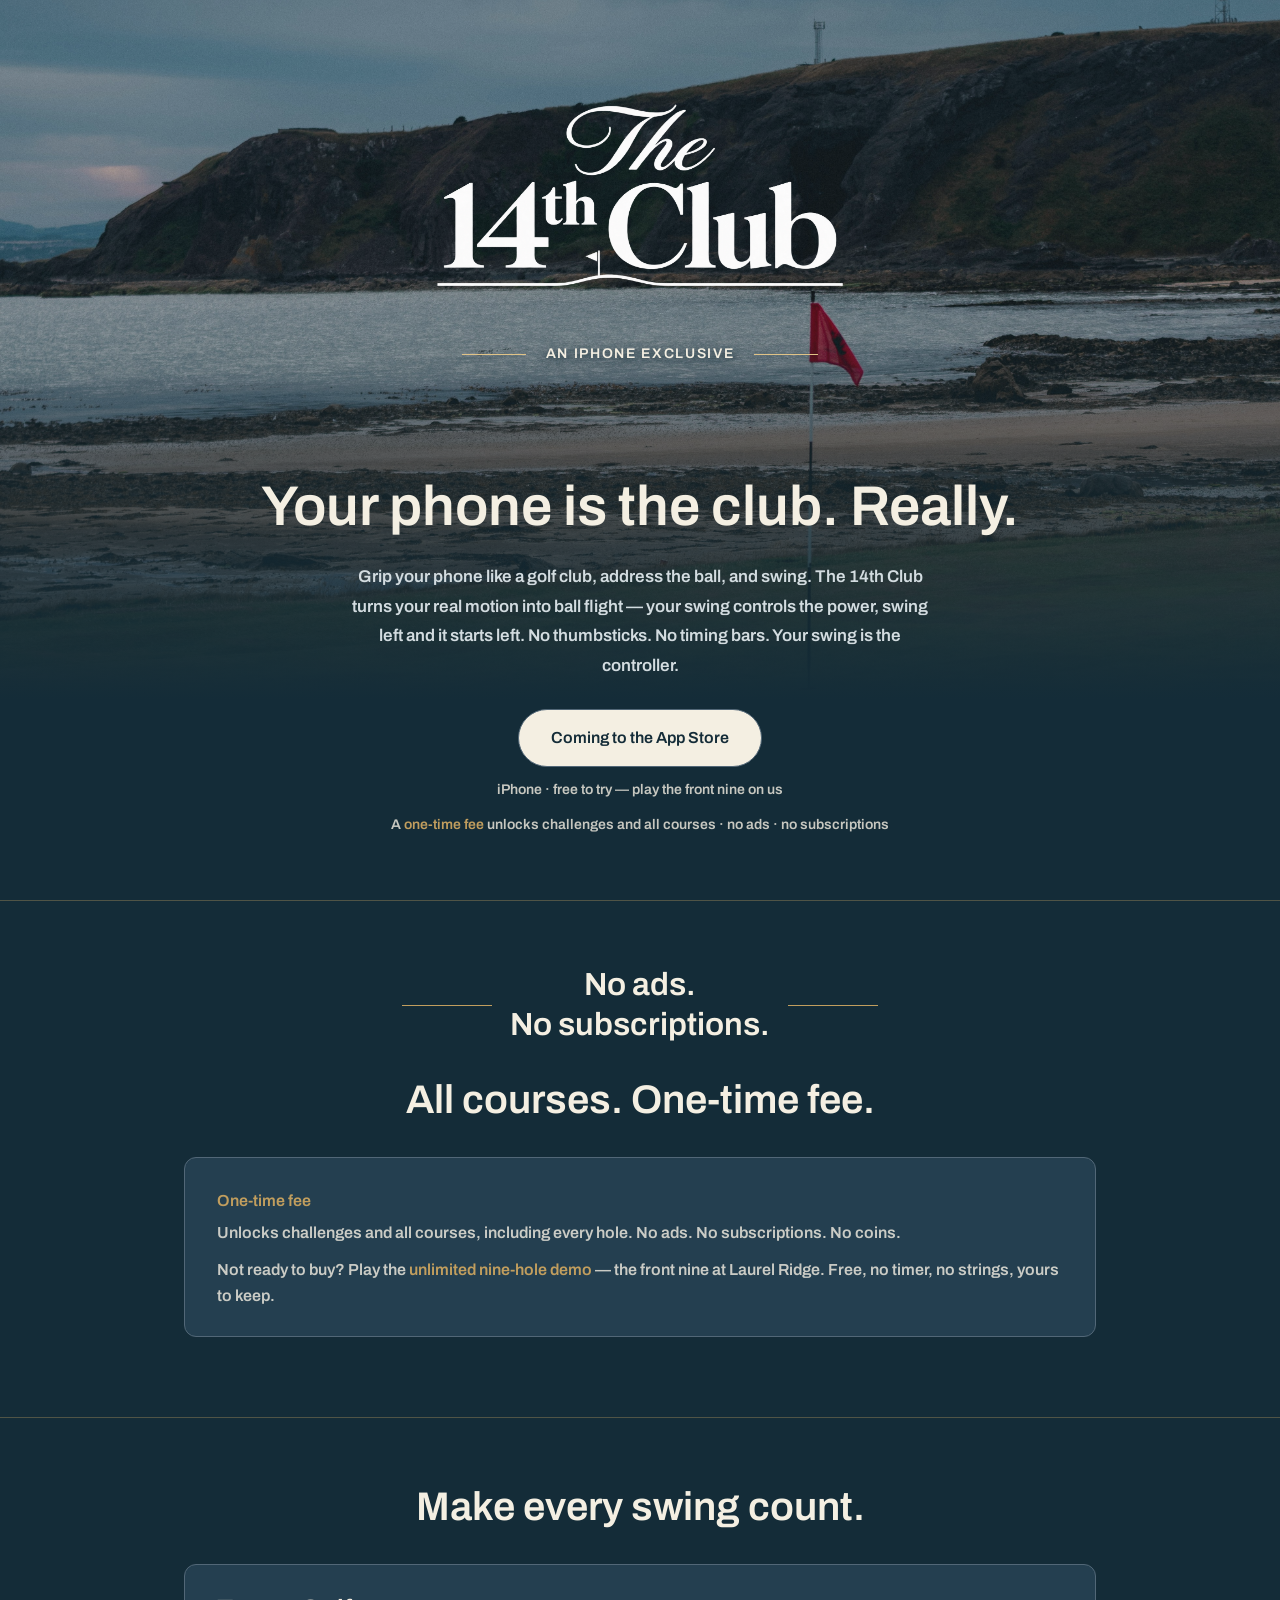
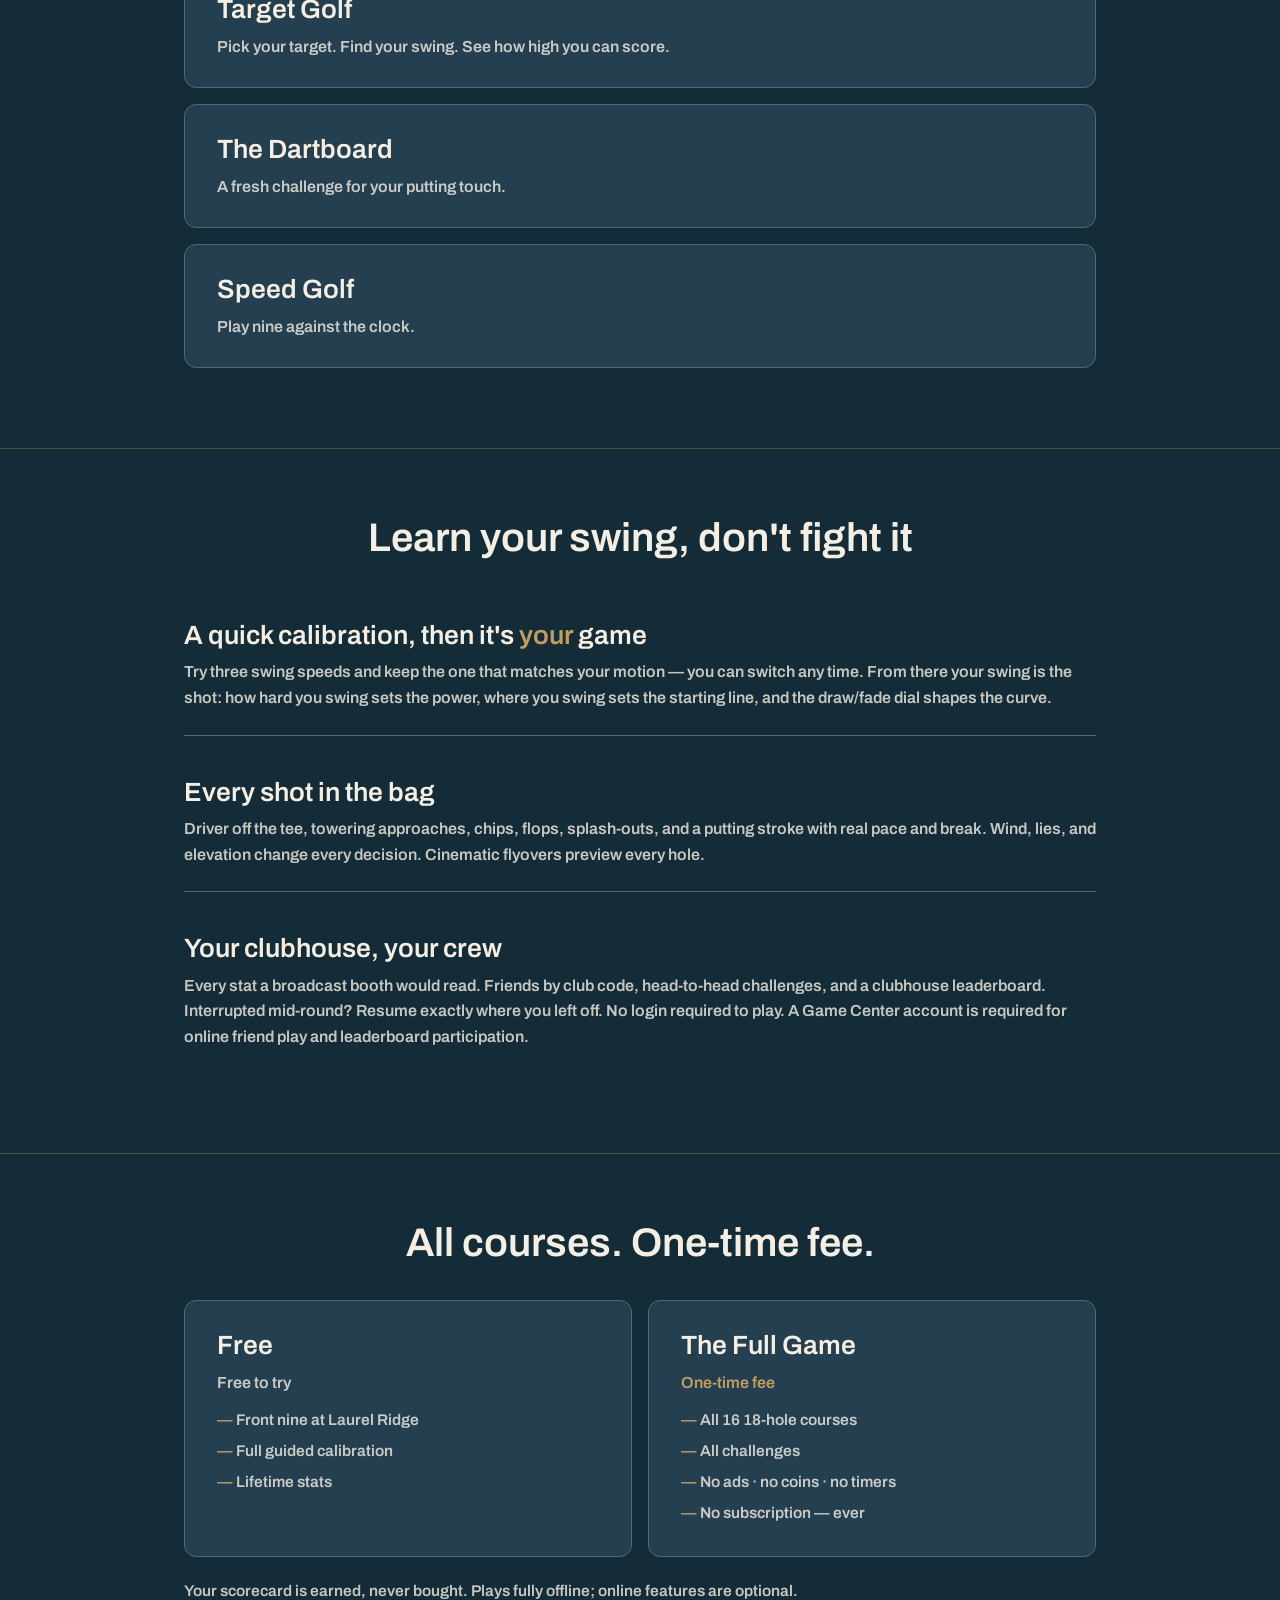
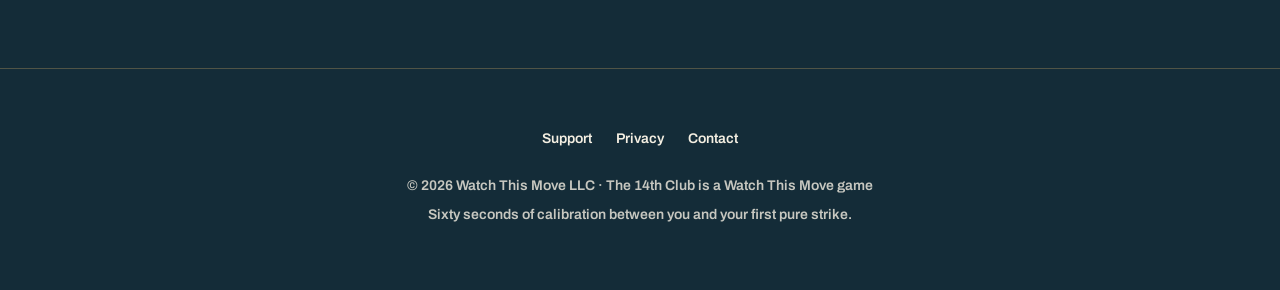
==== commit efb48641: "Replace price with one-time unlock copy" ====
--- a/index.html
+++ b/index.html
@@ -107,7 +107,7 @@
     Your swing is the controller.</p>
     <a class="cta" href="#courses">Coming to the App&nbsp;Store</a>
     <p class="cta-sub">iPhone · free to try — play the front nine on us</p>
-    <p class="cta-sub"><span class="gold">$5.99</span> unlocks 16 courses and every game mode
+    <p class="cta-sub">A <span class="gold">one-time fee</span> unlocks challenges and all courses
       · no ads · no subscriptions</p>
   </div>
 </header>
@@ -115,10 +115,10 @@
 <section id="price">
   <div class="wrap">
     <p class="noads"><span class="rule"></span><span>No ads.<br>No subscriptions.</span><span class="rule r"></span></p>
-    <h2>16 courses. One price.</h2>
-    <div class="card">
-      <p class="big"><span class="gold">$5.99</span> · once</p>
-      <p>Includes all 16 courses, every game mode, and every hole on those courses.
+    <h2>All courses. One-time fee.</h2>
+    <div class="card">
+      <p class="big"><span class="gold">One-time fee</span></p>
+      <p>Unlocks challenges and all courses, including every hole.
       No ads. No subscriptions. No coins.</p>
       <p style="margin-top:12px">Not ready to buy? Play the
       <span class="gold">unlimited nine-hole demo</span> — the front nine at
@@ -164,11 +164,11 @@
 
 <section id="courses">
   <div class="wrap">
-    <h2>16 courses. One price.</h2>
+    <h2>All courses. One-time fee.</h2>
     <div class="price-row">
       <div class="card">
         <h3>Free</h3>
-        <p class="big">$0</p>
+        <p class="big">Free to try</p>
         <ul class="clean">
           <li>Front nine at Laurel Ridge</li>
           <li>Full guided calibration</li>
@@ -177,10 +177,10 @@
       </div>
       <div class="card">
         <h3>The Full Game</h3>
-        <p class="big"><span class="gold">$5.99</span> · once</p>
+        <p class="big"><span class="gold">One-time fee</span></p>
         <ul class="clean">
-          <li>16 18-hole courses</li>
-          <li>Every game mode</li>
+          <li>All 16 18-hole courses</li>
+          <li>All challenges</li>
           <li>No ads · no coins · no timers</li>
           <li>No subscription — ever</li>
         </ul>
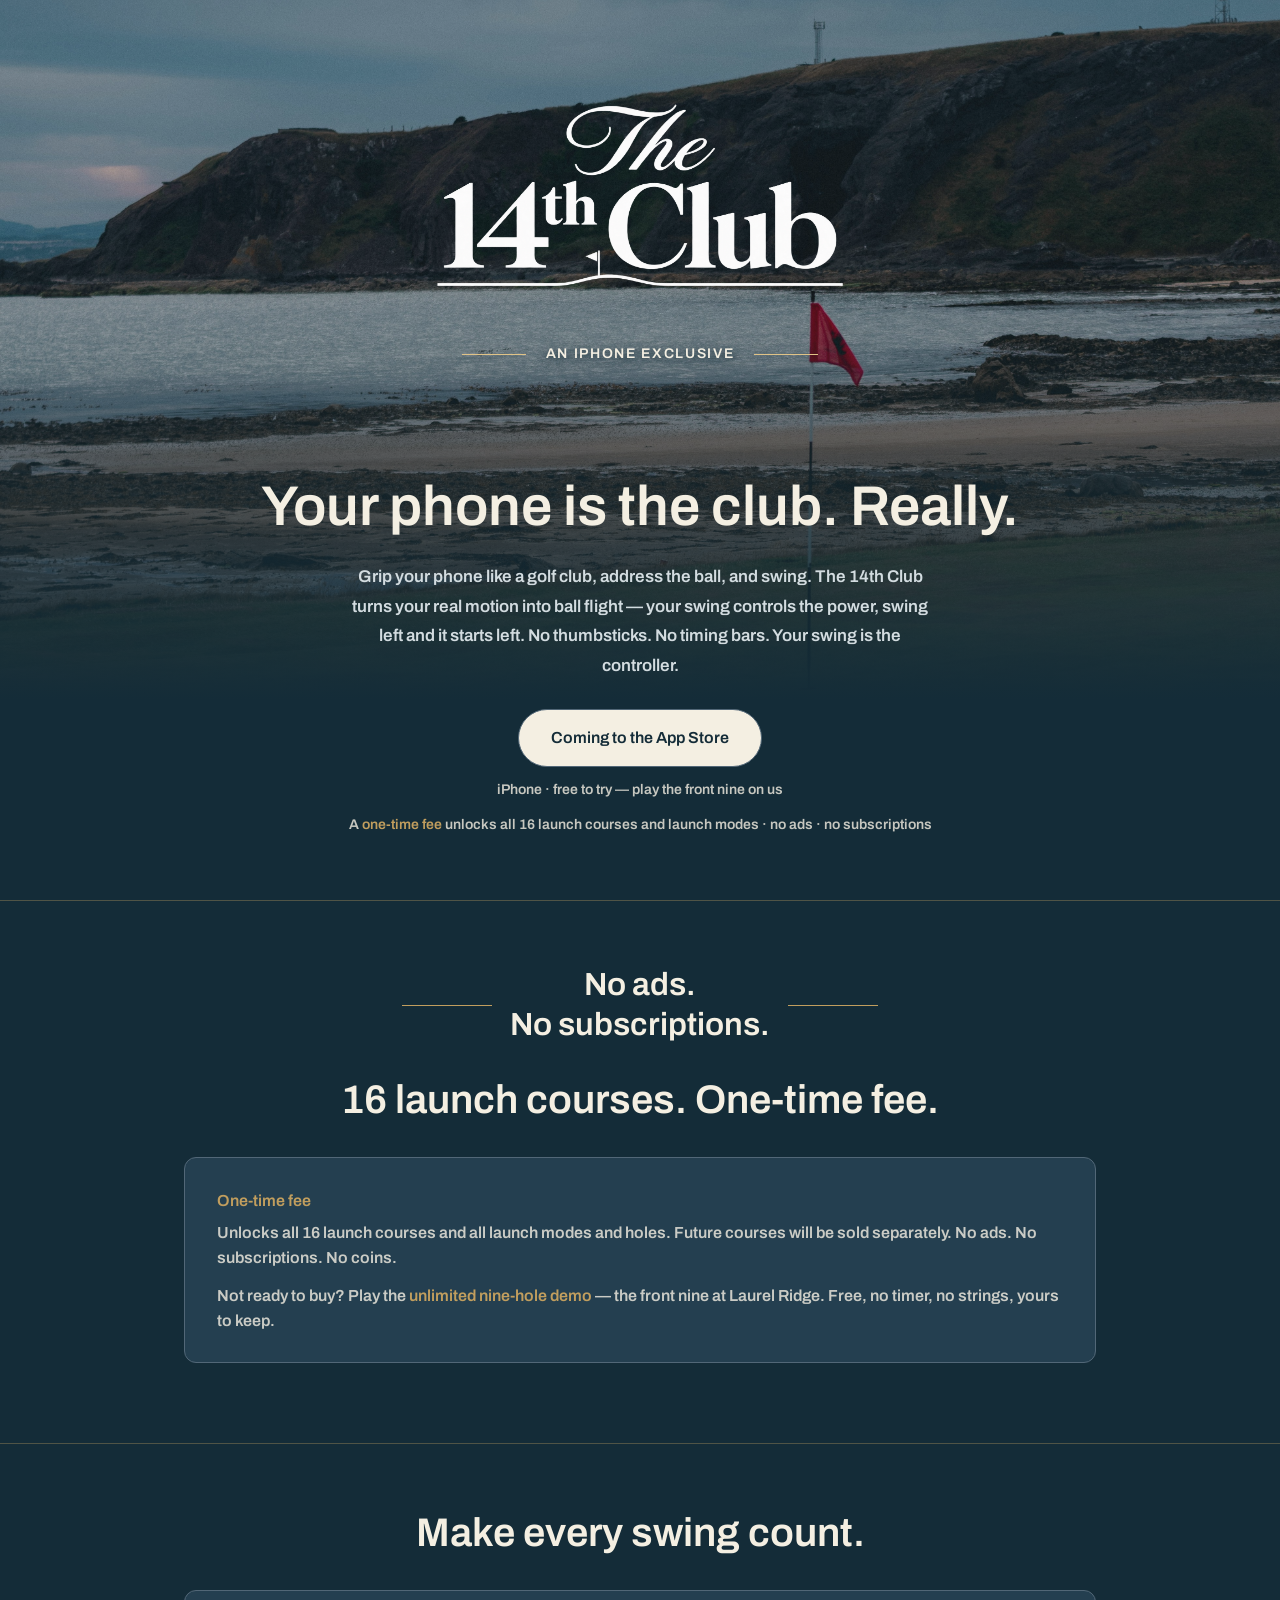
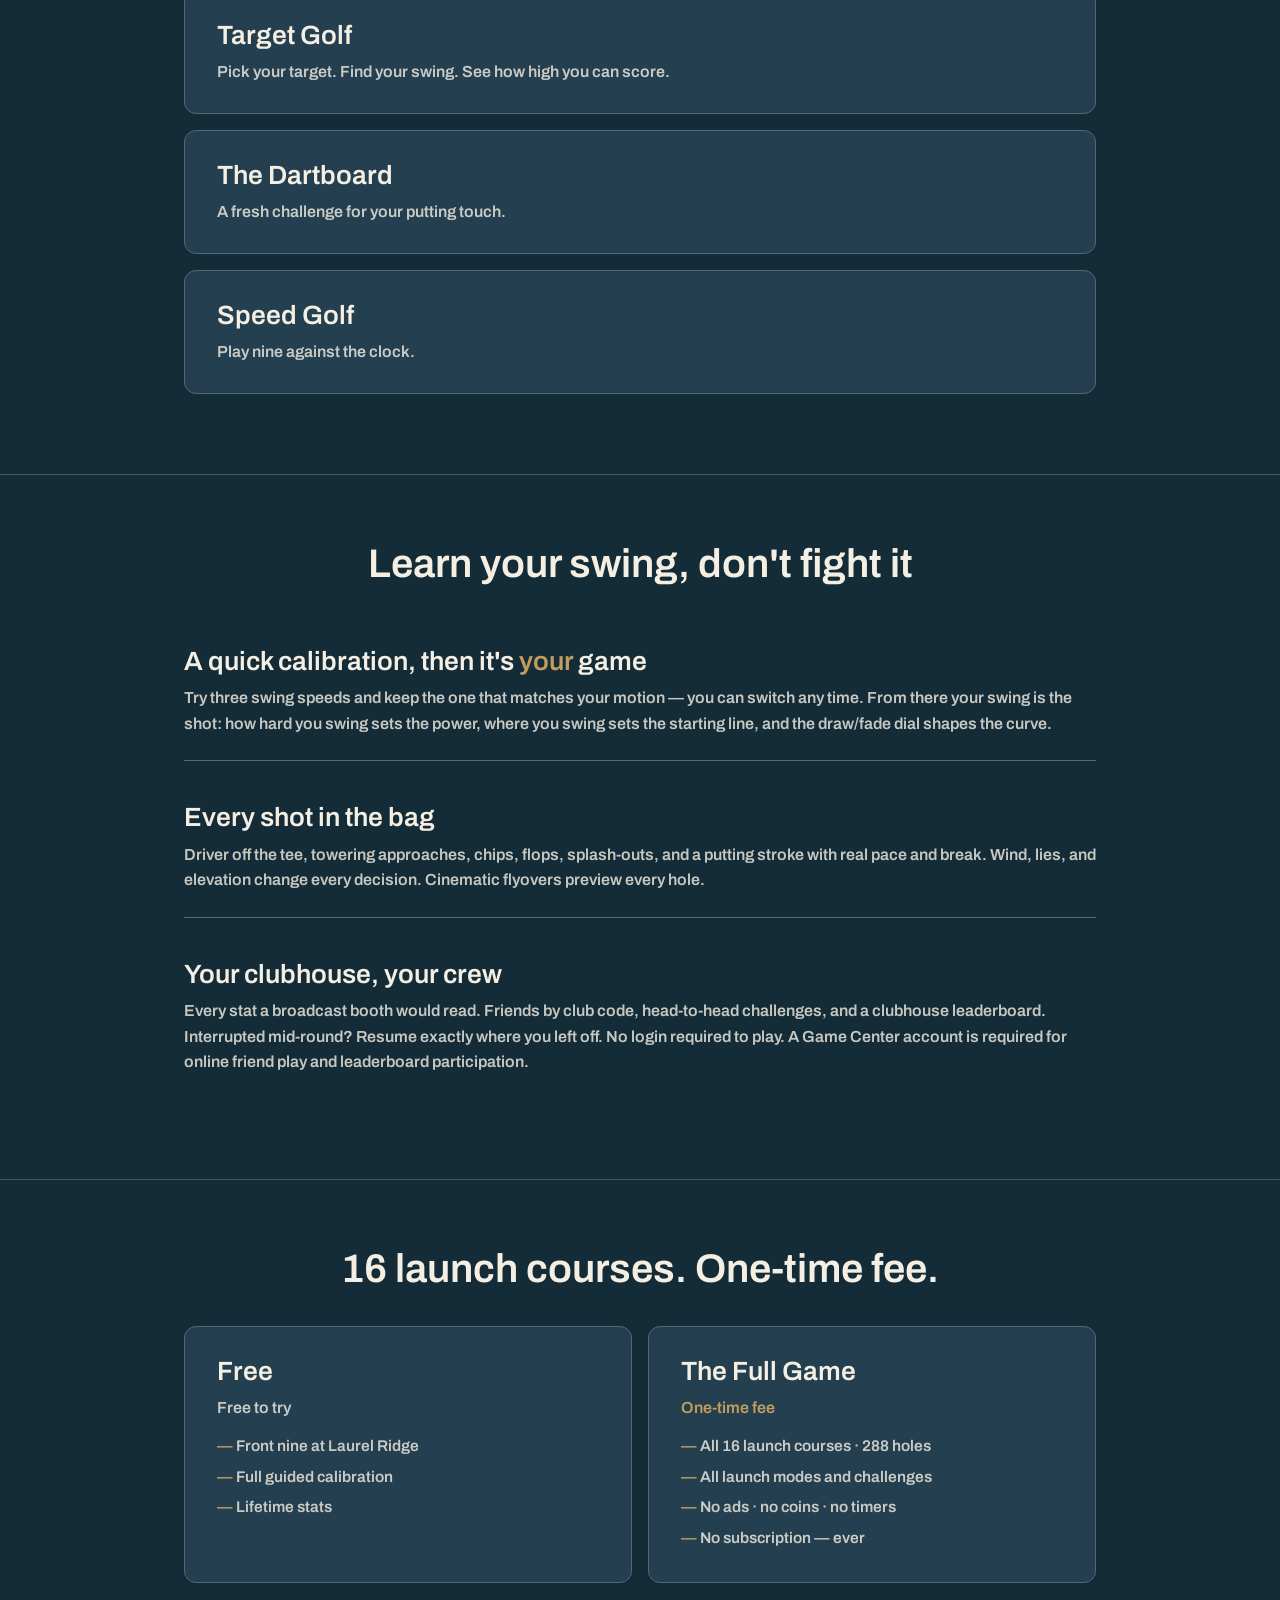
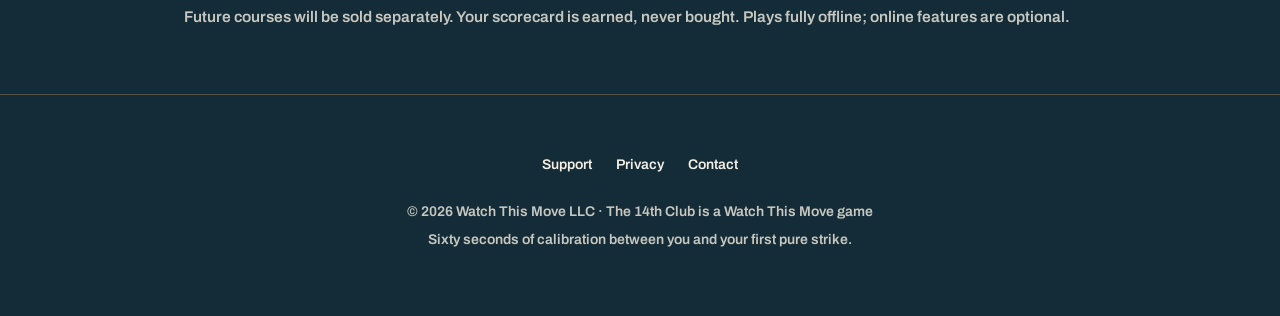
==== commit 6e6413e0: "Clarify launch-course unlock and future course purchases" ====
--- a/index.html
+++ b/index.html
@@ -107,7 +107,7 @@
     Your swing is the controller.</p>
     <a class="cta" href="#courses">Coming to the App&nbsp;Store</a>
     <p class="cta-sub">iPhone · free to try — play the front nine on us</p>
-    <p class="cta-sub">A <span class="gold">one-time fee</span> unlocks challenges and all courses
+    <p class="cta-sub">A <span class="gold">one-time fee</span> unlocks all 16 launch courses and launch modes
       · no ads · no subscriptions</p>
   </div>
 </header>
@@ -115,10 +115,11 @@
 <section id="price">
   <div class="wrap">
     <p class="noads"><span class="rule"></span><span>No ads.<br>No subscriptions.</span><span class="rule r"></span></p>
-    <h2>All courses. One-time fee.</h2>
+    <h2>16 launch courses. One-time fee.</h2>
     <div class="card">
       <p class="big"><span class="gold">One-time fee</span></p>
-      <p>Unlocks challenges and all courses, including every hole.
+      <p>Unlocks all 16 launch courses and all launch modes and holes.
+      Future courses will be sold separately.
       No ads. No subscriptions. No coins.</p>
       <p style="margin-top:12px">Not ready to buy? Play the
       <span class="gold">unlimited nine-hole demo</span> — the front nine at
@@ -164,7 +165,7 @@
 
 <section id="courses">
   <div class="wrap">
-    <h2>All courses. One-time fee.</h2>
+    <h2>16 launch courses. One-time fee.</h2>
     <div class="price-row">
       <div class="card">
         <h3>Free</h3>
@@ -179,15 +180,15 @@
         <h3>The Full Game</h3>
         <p class="big"><span class="gold">One-time fee</span></p>
         <ul class="clean">
-          <li>All 16 18-hole courses</li>
-          <li>All challenges</li>
+          <li>All 16 launch courses · 288 holes</li>
+          <li>All launch modes and challenges</li>
           <li>No ads · no coins · no timers</li>
           <li>No subscription — ever</li>
         </ul>
       </div>
     </div>
     <p style="margin-top:22px;color:var(--cream-dim);font-size:15.5px">
-      Your scorecard is earned, never bought. Plays fully offline; online features
+      Future courses will be sold separately. Your scorecard is earned, never bought. Plays fully offline; online features
       are optional.</p>
   </div>
 </section>
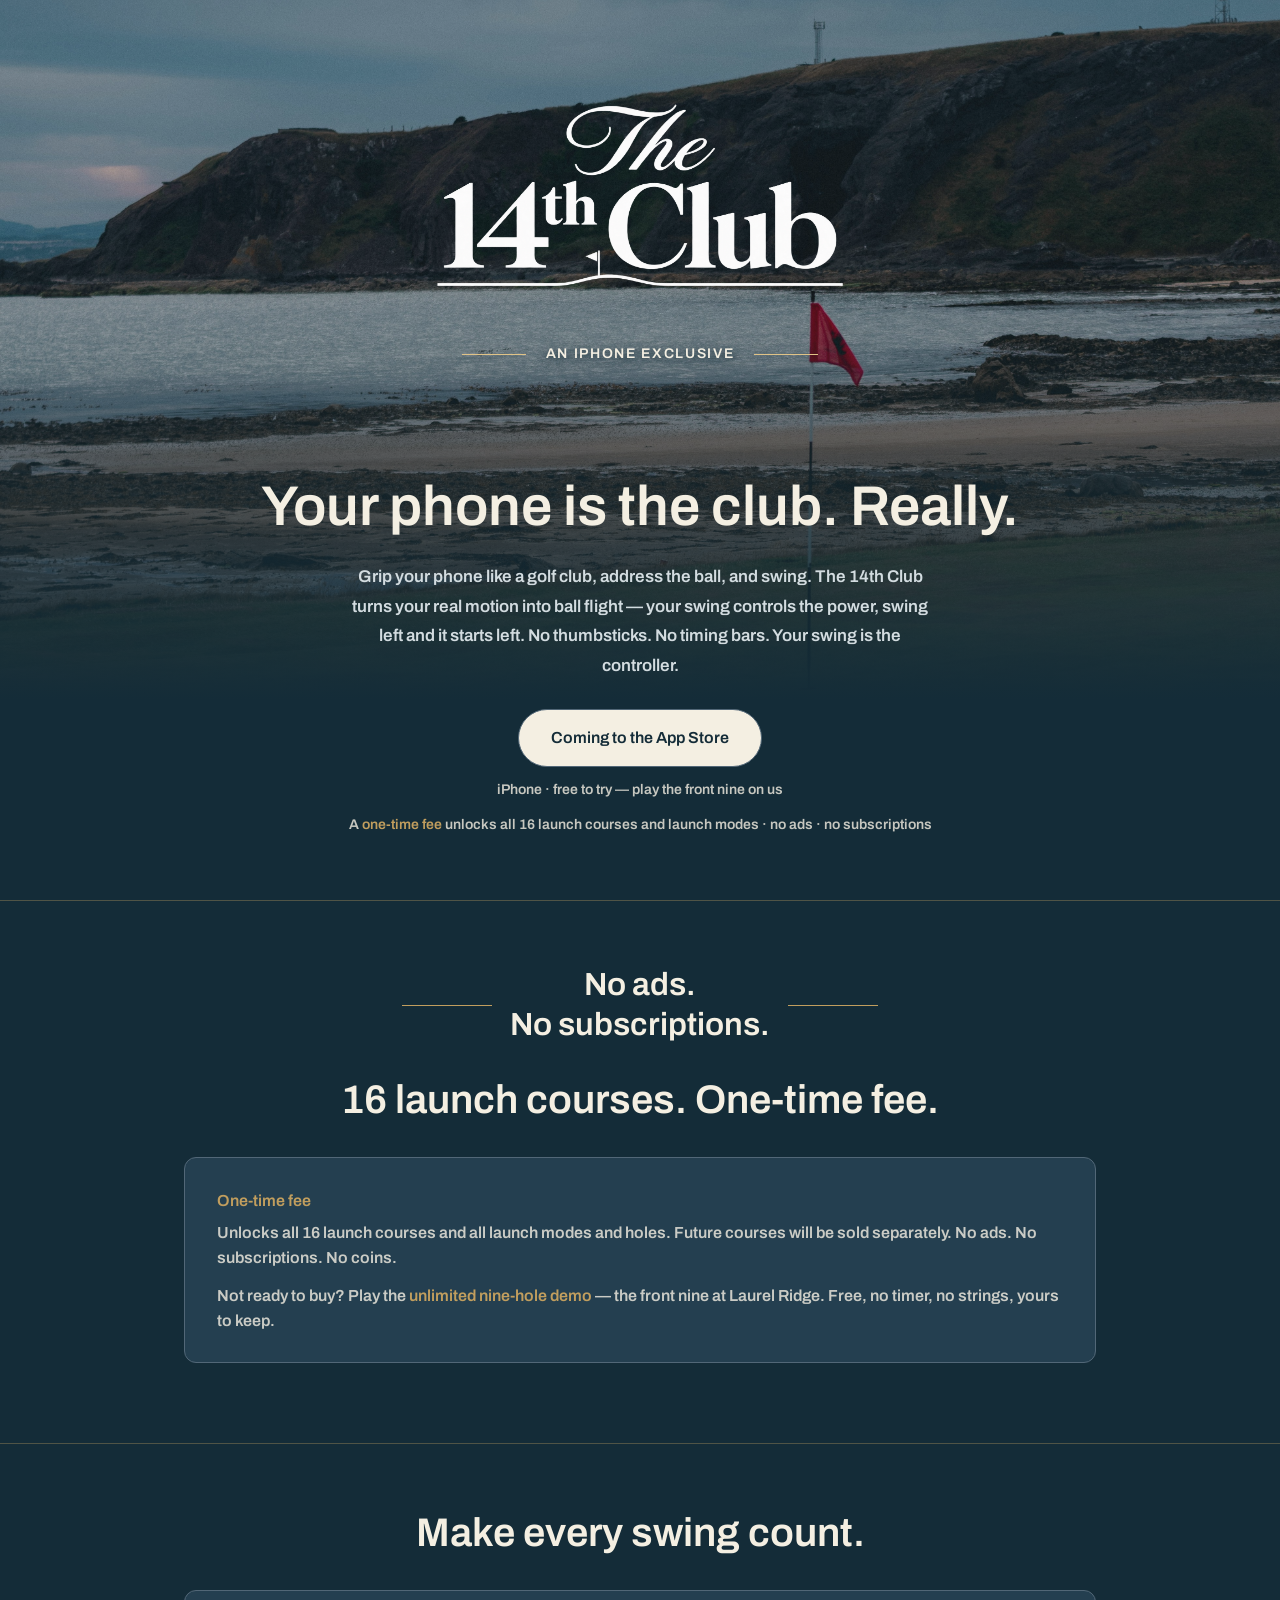
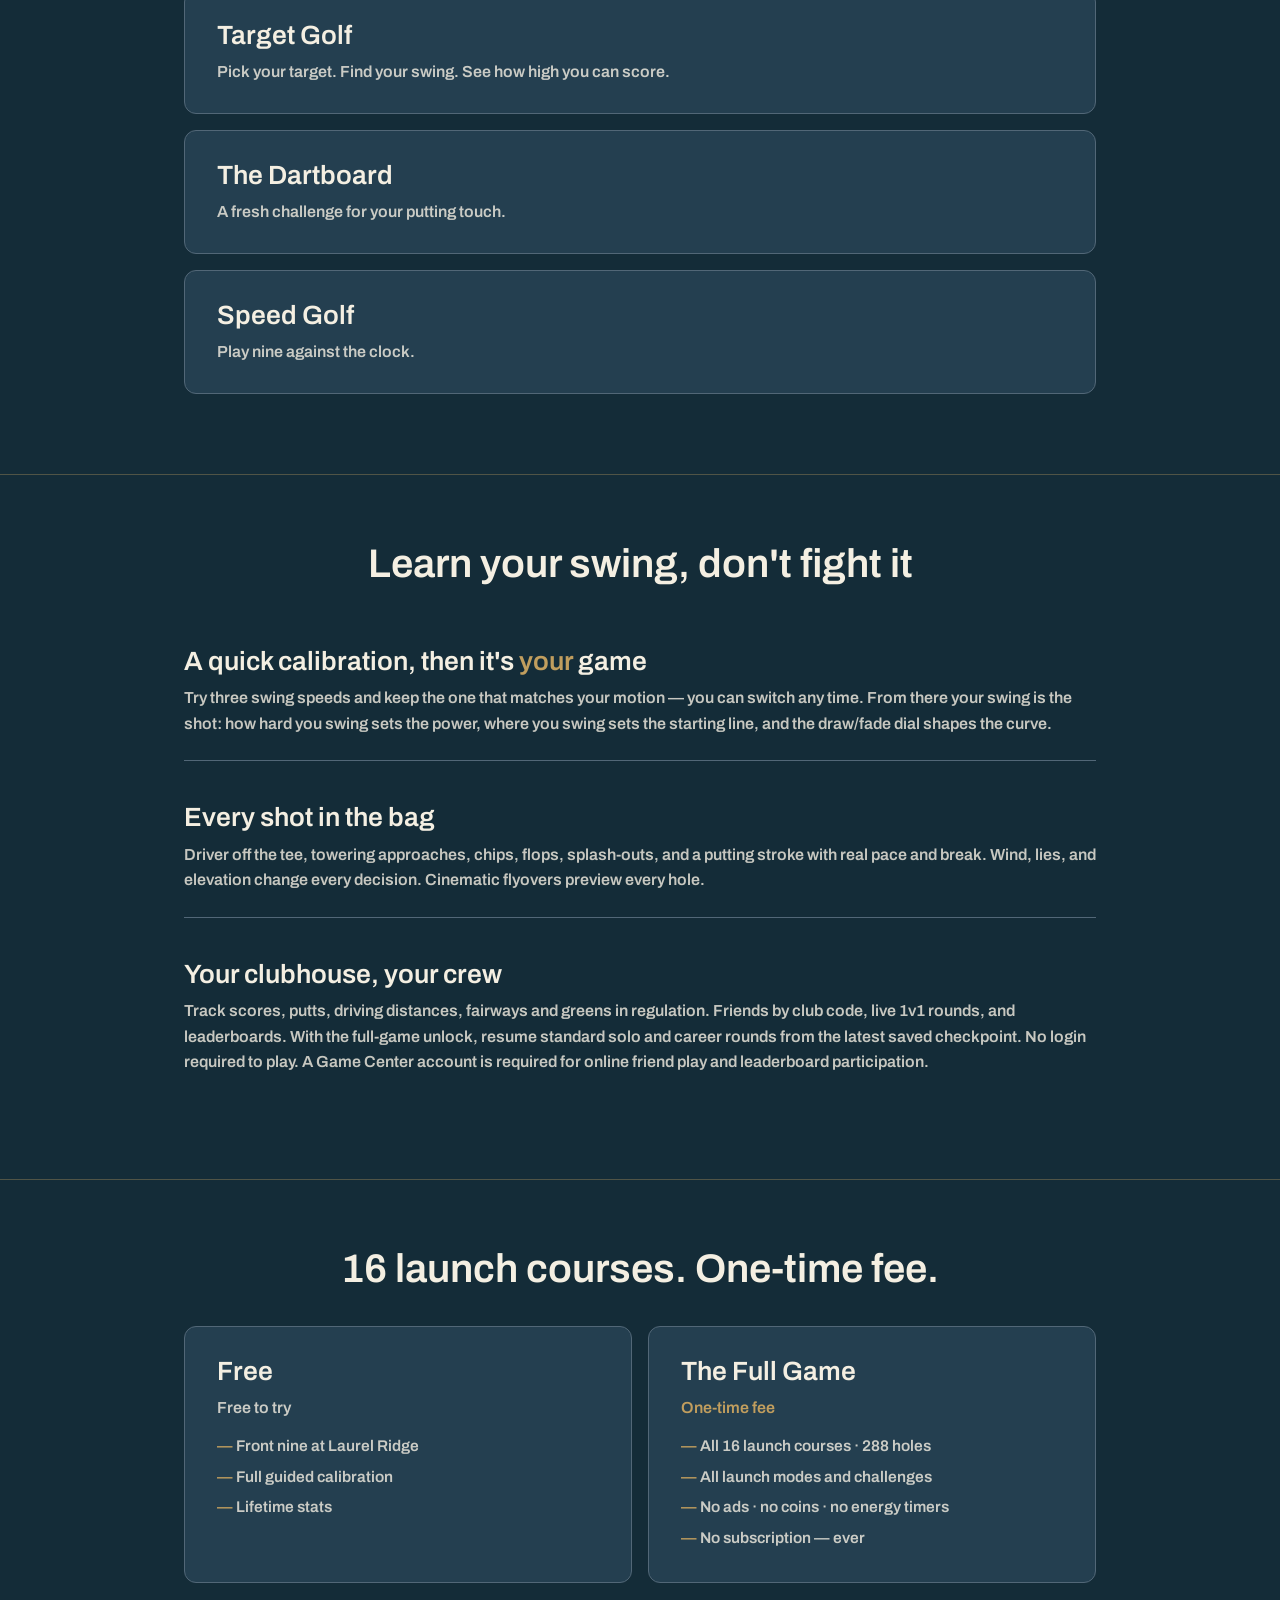
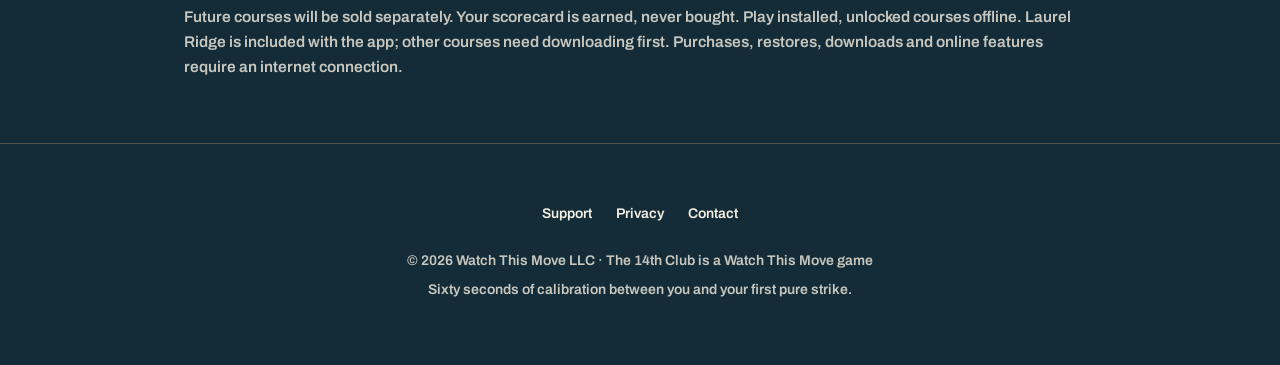
==== commit 75f1a8d7: "Clarify offline play, saved rounds and service diagnostics" ====
--- a/index.html
+++ b/index.html
@@ -155,9 +155,9 @@
     </div>
     <div class="card">
       <h3>Your clubhouse, your crew</h3>
-      <p>Every stat a broadcast booth would read. Friends by club code, head-to-head
-      challenges, and a clubhouse leaderboard. Interrupted mid-round? Resume
-      exactly where you left off. No login required to play. A Game Center account
+      <p>Track scores, putts, driving distances, fairways and greens in regulation.
+      Friends by club code, live 1v1 rounds, and leaderboards. With the full-game
+      unlock, resume standard solo and career rounds from the latest saved checkpoint. No login required to play. A Game Center account
       is required for online friend play and leaderboard participation.</p>
     </div>
   </div>
@@ -182,14 +182,15 @@
         <ul class="clean">
           <li>All 16 launch courses · 288 holes</li>
           <li>All launch modes and challenges</li>
-          <li>No ads · no coins · no timers</li>
+          <li>No ads · no coins · no energy timers</li>
           <li>No subscription — ever</li>
         </ul>
       </div>
     </div>
     <p style="margin-top:22px;color:var(--cream-dim);font-size:15.5px">
-      Future courses will be sold separately. Your scorecard is earned, never bought. Plays fully offline; online features
-      are optional.</p>
+      Future courses will be sold separately. Your scorecard is earned, never bought. Play installed, unlocked courses offline. Laurel Ridge is included with the app;
+      other courses need downloading first. Purchases, restores, downloads and online
+      features require an internet connection.</p>
   </div>
 </section>
 
